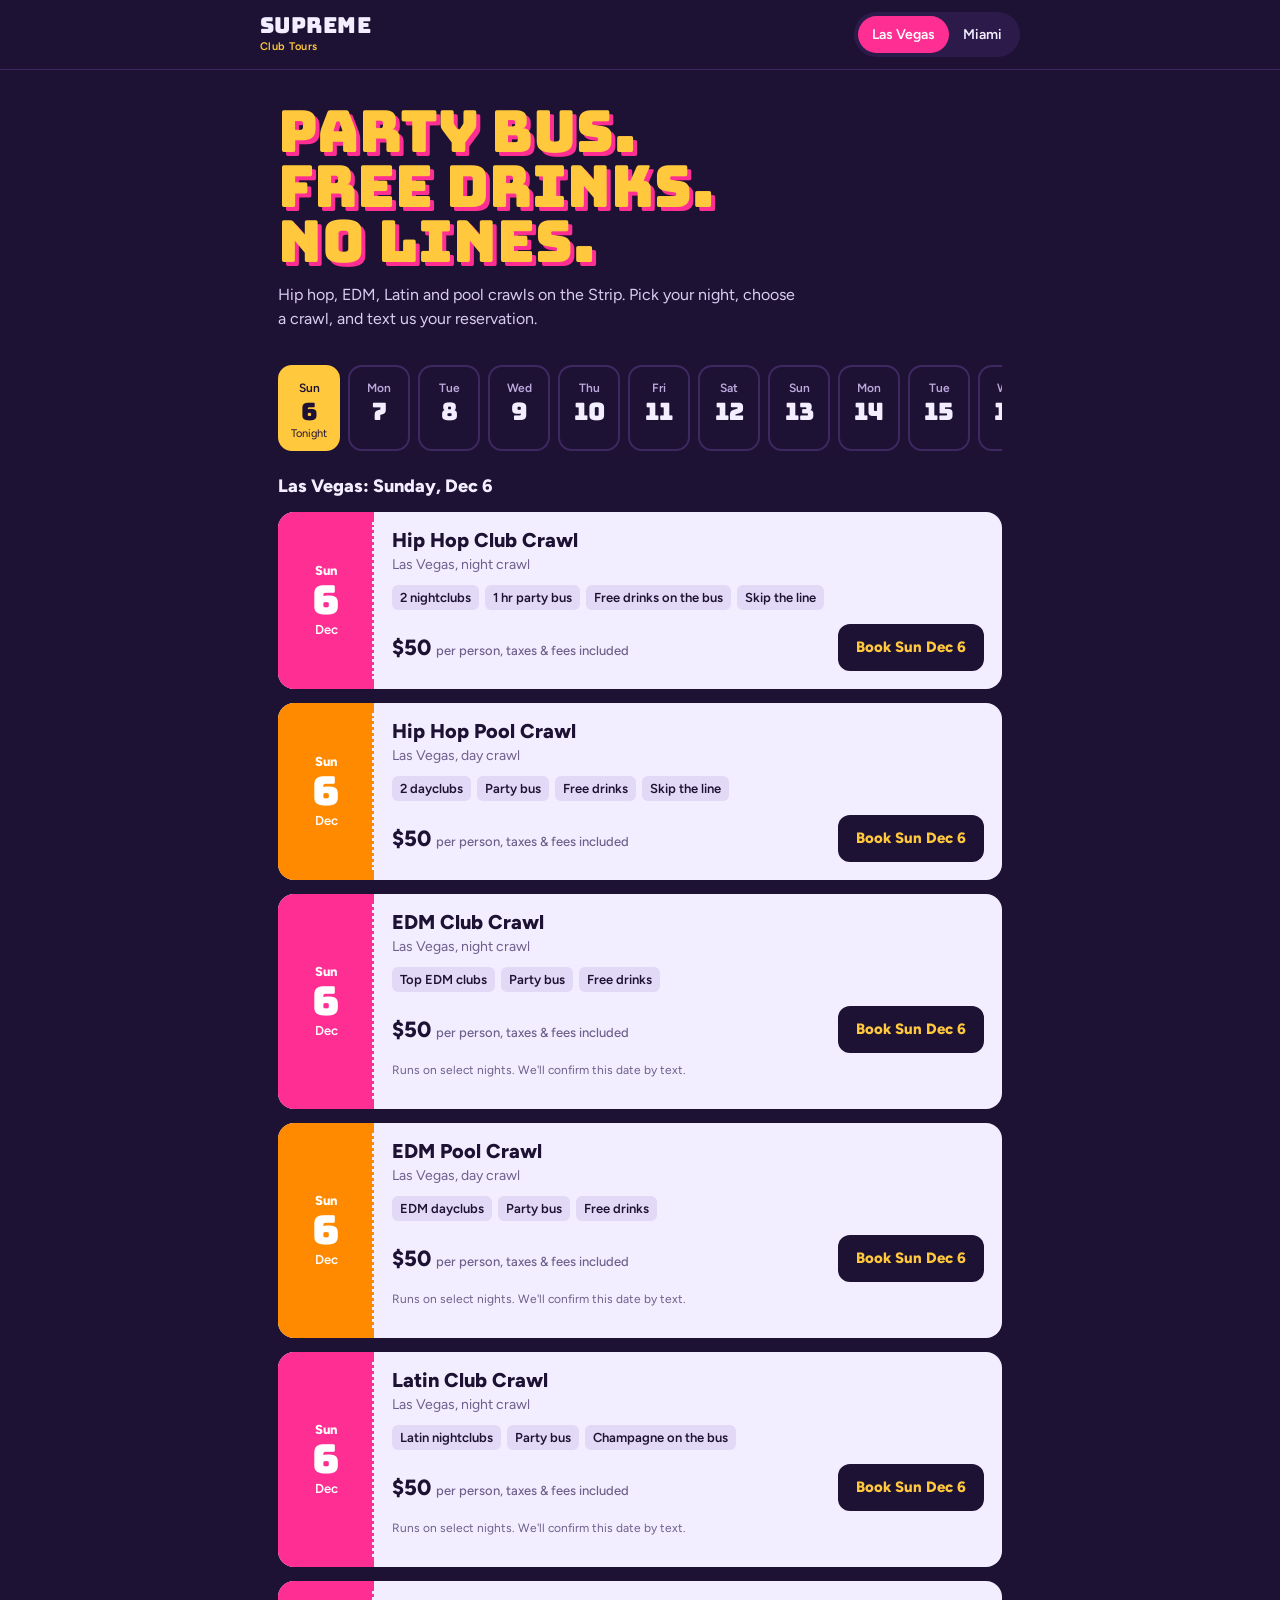
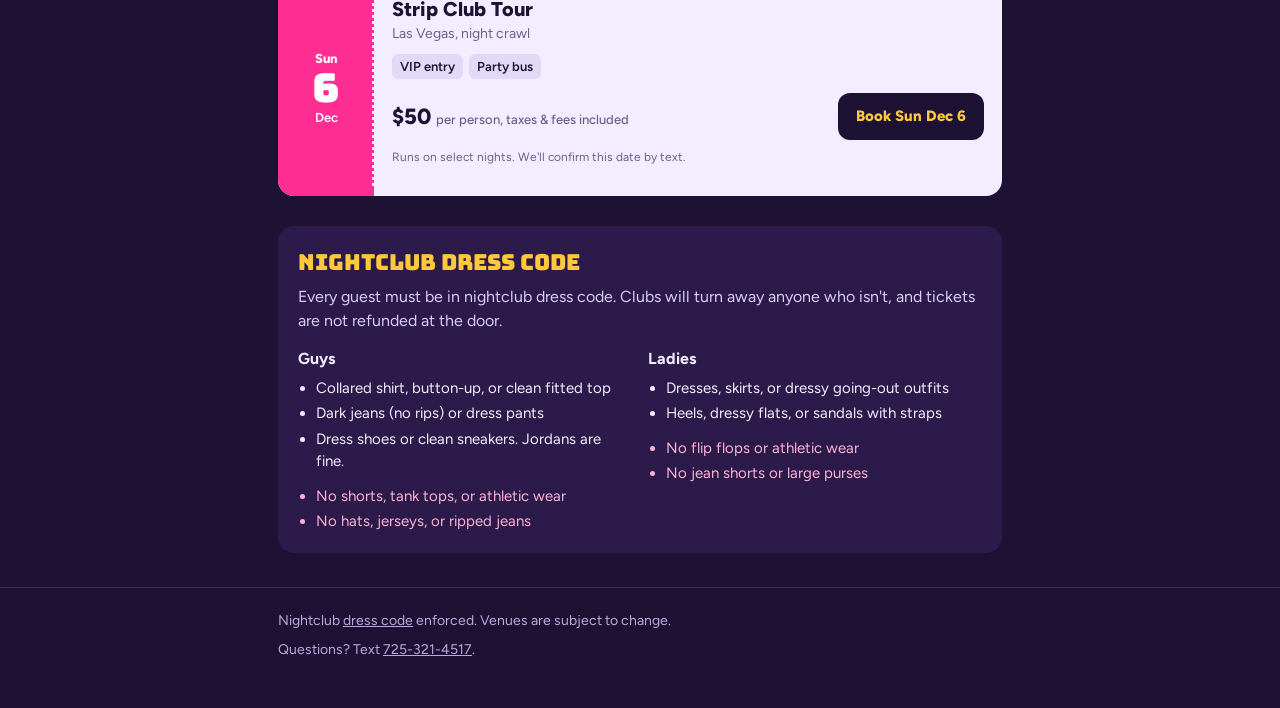
==== index.html @ ced0f4ef "first commit" ====
<!DOCTYPE html>
<html lang="en">
<head>
<meta charset="utf-8">
<meta name="viewport" content="width=device-width, initial-scale=1, viewport-fit=cover">
<title>Book a Club Crawl | Supreme Club Tours Las Vegas & Miami</title>
<meta name="description" content="Book a Supreme Club Tours club crawl in Las Vegas or Miami. Pick your night, fill out the form, and text to reserve. Party bus, free drinks, skip the line.">
<meta name="theme-color" content="#1E1234">
<link rel="preconnect" href="https://fonts.googleapis.com">
<link rel="preconnect" href="https://fonts.gstatic.com" crossorigin>
<link href="https://fonts.googleapis.com/css2?family=Bungee&family=Figtree:wght@400;500;600;800&display=swap" rel="stylesheet">
<style>
:root{
  --plum:#1E1234; --plum-2:#2C1B4A; --plum-3:#3D2862;
  --stock:#F3EEFF; --ink:#1E1234; --muted:#6E5F8C;
  --hot:#FF2E93; --gold:#FFC83D;
  --display:"Bungee", "Arial Black", Impact, sans-serif;
  --body:"Figtree", system-ui, -apple-system, "Segoe UI", sans-serif;
}
*{box-sizing:border-box}
:root{padding-top:env(safe-area-inset-top,0px);padding-bottom:env(safe-area-inset-bottom,0px)}
html{scroll-padding-top:env(safe-area-inset-top,0px)}
body{margin:0;background:var(--plum);color:var(--stock);font:16px/1.5 var(--body);-webkit-font-smoothing:antialiased}
a{color:inherit}
button,input,select,textarea{font:inherit}
:focus-visible{outline:3px solid var(--gold);outline-offset:2px}
.wrap{max-width:760px;margin:0 auto;padding:0 18px}

/* Header */
header{position:sticky;top:env(safe-area-inset-top,0px);z-index:5;background:var(--plum);border-bottom:1px solid var(--plum-3)}
.bar{display:flex;align-items:center;justify-content:space-between;gap:12px;padding:12px 0}
.logo{font-family:var(--display);font-size:22px;letter-spacing:.02em;text-decoration:none;line-height:1}
.logo small{display:block;font:600 11px/1.2 var(--body);color:var(--gold);letter-spacing:.04em;margin-top:3px}
.cities{display:flex;background:var(--plum-2);border-radius:999px;padding:4px}
.cities button{border:0;background:none;color:var(--stock);padding:8px 14px;border-radius:999px;font-weight:600;cursor:pointer;font-size:14px}
.cities button[aria-pressed="true"]{background:var(--hot);color:#fff}

/* Hero */
.hero{padding:34px 0 18px}
.hero h1{font-family:var(--display);font-weight:400;font-size:clamp(34px,9vw,58px);line-height:.95;margin:0 0 14px;color:var(--gold);text-shadow:4px 4px 0 var(--hot)}
.hero p{margin:0;max-width:52ch;color:#D9CDF2}

/* Date strip */
.dates{display:flex;gap:8px;overflow-x:auto;padding:16px 0 18px;scrollbar-width:none;scroll-snap-type:x proximity}
.dates::-webkit-scrollbar{display:none}
.date{flex:0 0 auto;width:62px;border:2px solid var(--plum-3);background:transparent;color:var(--stock);border-radius:14px;padding:8px 0 9px;cursor:pointer;scroll-snap-align:start;text-align:center}
.date b{display:block;font-family:var(--display);font-weight:400;font-size:24px;line-height:1.1}
.date span{font-size:12px;font-weight:600;color:#BBA9DD}
.date em{display:block;font-style:normal;font-size:11px;color:var(--gold);height:14px}
.date[aria-pressed="true"]{background:var(--gold);border-color:var(--gold);color:var(--ink)}
.date[aria-pressed="true"] span,.date[aria-pressed="true"] em{color:var(--ink)}

/* Ticket blocks */
.day-head{font-weight:800;font-size:18px;margin:4px 0 12px}
.tickets{display:grid;gap:14px;padding-bottom:30px}
.ticket{display:grid;grid-template-columns:96px 1fr;background:var(--stock);color:var(--ink);border-radius:16px;position:relative;overflow:hidden}
.stub{background:var(--hot);color:#fff;display:flex;flex-direction:column;align-items:center;justify-content:center;padding:14px 6px;position:relative;text-align:center}
.stub::after{content:"";position:absolute;right:-1px;top:10px;bottom:10px;border-right:3px dotted var(--stock)}
.stub .dow{font-weight:800;font-size:13px}
.stub .num{font-family:var(--display);font-size:40px;line-height:1}
.stub .mon{font-weight:600;font-size:13px}
.ticket.day .stub{background:#FF8A00}
.ticket.yacht .stub{background:#2E7BFF}
.body{padding:16px 18px 18px}
.body h3{margin:0 0 2px;font-size:20px;line-height:1.2;font-weight:800}
.when{font-size:14px;color:var(--muted);margin:0 0 10px}
.perks{display:flex;flex-wrap:wrap;gap:6px;margin:0 0 14px;padding:0;list-style:none}
.perks li{font-size:13px;font-weight:600;background:#E2D9F6;border-radius:6px;padding:3px 8px}
.row{display:flex;align-items:center;justify-content:space-between;gap:12px;flex-wrap:wrap}
.price{font-weight:800;font-size:22px}
.price small{font-weight:500;font-size:13px;color:var(--muted)}
.btn{border:0;cursor:pointer;background:var(--ink);color:var(--gold);font-weight:800;padding:12px 18px;border-radius:12px;font-size:15px}
.btn:hover{background:var(--plum-3)}
.flag{font-size:12px;color:var(--muted);margin-top:8px}
.empty{background:var(--plum-2);border-radius:16px;padding:22px;color:#D9CDF2}

/* Booking sheet */
dialog{border:0;padding:0;width:min(560px,100%);max-height:100%;margin:auto auto 0;border-radius:22px 22px 0 0;background:var(--stock);color:var(--ink)}
@media (min-width:640px){dialog{margin:auto;border-radius:22px}}
dialog::backdrop{background:rgba(20,10,35,.72)}
.sheet{padding:22px 20px calc(22px + env(safe-area-inset-bottom,0px))}
.sheet-top{display:flex;justify-content:space-between;align-items:start;gap:12px;margin-bottom:14px}
.sheet h2{margin:0;font-size:22px;line-height:1.2}
.sheet .sub{margin:2px 0 0;color:var(--muted);font-size:14px}
.x{border:0;background:#E2D9F6;width:38px;height:38px;border-radius:50%;font-size:22px;line-height:1;cursor:pointer;flex:0 0 auto}
.grid{display:grid;grid-template-columns:1fr 1fr;gap:12px}
.full{grid-column:1/-1}
label{display:block;font-size:13px;font-weight:600;margin-bottom:4px}
input,select,textarea{width:100%;border:2px solid #CFC2EA;background:#fff;border-radius:10px;padding:10px 12px;color:var(--ink)}
input:focus,select:focus,textarea:focus{border-color:var(--hot);outline:none}
textarea{min-height:70px;resize:vertical}
.err{color:#C4005C;font-size:13px;font-weight:600;min-height:18px;margin:10px 0 0}
.send{width:100%;margin-top:6px;background:var(--hot);color:#fff;font-size:17px;padding:15px}
.send:hover{background:#E0207D}
.fine{font-size:12px;color:var(--muted);margin:10px 0 0;text-align:center}
.done{text-align:center;padding:8px 0}
.done h2{margin-bottom:8px}
.done p{color:var(--muted);margin:0 0 14px}
.msg{white-space:pre-wrap;text-align:left;background:#fff;border:2px dashed #CFC2EA;border-radius:12px;padding:12px;font-size:14px;margin:0 0 12px}
.alt{display:flex;gap:10px}
.alt .btn{flex:1;text-align:center;text-decoration:none}
.ghost{background:#E2D9F6;color:var(--ink)}
.ghost:hover{background:#D3C7EF}

.dress{background:var(--plum-2);border-radius:16px;padding:20px 20px 8px;margin:0 0 34px}
.dress h2{font-family:var(--display);font-weight:400;font-size:22px;color:var(--gold);margin:0 0 6px}
.dress > p{margin:0 0 14px;color:#D9CDF2}
.dress .cols{display:grid;grid-template-columns:1fr 1fr;gap:16px}
@media (max-width:560px){.dress .cols{grid-template-columns:1fr}}
.dress h3{font-size:16px;margin:0 0 6px}
.dress ul{margin:0 0 12px;padding-left:18px;font-size:15px}
.dress li{margin-bottom:3px}
.dress .no{color:#FFB3D4}
.agree{display:flex;gap:10px;align-items:flex-start;font-size:14px;font-weight:500;margin-top:4px}
.agree input{width:20px;height:20px;flex:0 0 auto;margin-top:1px;accent-color:var(--hot)}
footer{border-top:1px solid var(--plum-3);padding:22px 0 40px;font-size:14px;color:#BBA9DD}
footer p{margin:0 0 8px}
@media (prefers-reduced-motion:reduce){*{scroll-behavior:auto!important}}
</style>
</head>
<body>
<header>
  <div class="wrap bar">
    <a class="logo" href="https://www.supremeclubtours.com" aria-label="Supreme Club Tours home">SUPREME<small>Club Tours</small></a>
    <div class="cities" role="group" aria-label="Choose city">
      <button type="button" data-city="vegas" aria-pressed="true">Las Vegas</button>
      <button type="button" data-city="miami" aria-pressed="false">Miami</button>
    </div>
  </div>
</header>

<main class="wrap">
  <section class="hero">
    <h1 id="heroTitle">Party bus.<br>Free drinks.<br>No lines.</h1>
    <p id="heroSub">Pick your night, choose a crawl, and text us your reservation. We confirm every booking by text.</p>
  </section>

  <nav class="dates" id="dates" aria-label="Choose a night"></nav>
  <h2 class="day-head" id="dayHead"></h2>
  <section class="tickets" id="tickets" aria-live="polite"></section>

  <section class="dress" id="dresscode" aria-labelledby="dressTitle">
    <h2 id="dressTitle">Nightclub dress code</h2>
    <p>Every guest must be in nightclub dress code. Clubs will turn away anyone who isn't, and tickets are not refunded at the door.</p>
    <div class="cols">
      <div>
        <h3>Guys</h3>
        <ul>
          <li>Collared shirt, button-up, or clean fitted top</li>
          <li>Dark jeans (no rips) or dress pants</li>
          <li>Dress shoes or clean sneakers. Jordans are fine.</li>
        </ul>
        <ul class="no">
          <li>No shorts, tank tops, or athletic wear</li>
          <li>No hats, jerseys, or ripped jeans</li>
        </ul>
      </div>
      <div>
        <h3>Ladies</h3>
        <ul>
          <li>Dresses, skirts, or dressy going-out outfits</li>
          <li>Heels, dressy flats, or sandals with straps</li>
        </ul>
        <ul class="no">
          <li>No flip flops or athletic wear</li>
          <li>No jean shorts or large purses</li>
        </ul>
      </div>
    </div>
  </section>
</main>

<footer>
  <div class="wrap">
    <p>Nightclub <a href="#dresscode">dress code</a> enforced. Venues are subject to change.</p>
    <p>Questions? Text <a id="footPhone" href="#"></a>.</p>
    <p id="syncNote"></p>
  </div>
</footer>

<dialog id="sheet" aria-labelledby="sheetTitle">
  <div class="sheet">
    <form id="form" novalidate>
      <div class="sheet-top">
        <div>
          <h2 id="sheetTitle"></h2>
          <p class="sub" id="sheetSub"></p>
        </div>
        <button type="button" class="x" data-close aria-label="Close">×</button>
      </div>
      <div class="grid">
        <div class="full">
          <label for="fDate">Night</label>
          <select id="fDate" required></select>
        </div>
        <div class="full">
          <label for="fName">Full name</label>
          <input id="fName" autocomplete="name" required>
        </div>
        <div>
          <label for="fLadies">Ladies</label>
          <input id="fLadies" type="number" inputmode="numeric" min="0" max="99" value="0">
        </div>
        <div>
          <label for="fGuys">Guys</label>
          <input id="fGuys" type="number" inputmode="numeric" min="0" max="99" value="0">
        </div>
        <div>
          <label for="fOccasion">Occasion</label>
          <select id="fOccasion">
            <option>Just partying</option><option>Birthday</option><option>Bachelorette</option>
            <option>Bachelor</option><option>Anniversary</option><option>Other</option>
          </select>
        </div>
        <div>
          <label for="fPromo">Promo code</label>
          <input id="fPromo" autocapitalize="characters">
        </div>
        <div class="full">
          <label for="fHotel">Hotel (optional)</label>
          <input id="fHotel">
        </div>
        <div class="full">
          <label for="fNotes">Anything else? (optional)</label>
          <textarea id="fNotes"></textarea>
        </div>
      </div>
      <label class="agree"><input type="checkbox" id="fDress"> Everyone in my group will follow the nightclub dress code.</label>
      <p class="err" id="err" role="alert"></p>
      <button class="btn send" type="submit">Text to reserve</button>
      <p class="fine">Opens your Messages app with your reservation filled in. Hit send and we'll text back to confirm your spots.</p>
    </form>

    <div class="done" id="done" hidden>
      <div class="sheet-top" style="justify-content:flex-end;margin:0"><button type="button" class="x" data-close aria-label="Close">×</button></div>
      <h2>Hit send in Messages</h2>
      <p>Your reservation isn't booked until you send the text and we confirm it.</p>
      <div class="msg" id="msgPreview"></div>
      <div class="alt">
        <a class="btn" id="reopen" href="#">Open Messages</a>
        <button type="button" class="btn ghost" id="copy">Copy message</button>
      </div>
      <p class="fine" id="copyNote">On a computer? Copy the message and text it to <span id="donePhone"></span>.</p>
    </div>
  </div>
</dialog>

<script>
/* ====== SETTINGS ====== */
const BOOKING_PHONE = "+17253214517";      // guests text this number
const PRICE = 50;                           // flat price per person, all-in
const DAYS_AHEAD = 21;                      // how many nights to show
const SYNC_URL = "/.netlify/functions/tours";

/* ====== TOUR CATALOG (defaults; live site overrides price/days/listed) ====== */
const CATALOG = {
  vegas: {
    label: "Las Vegas",
    sub: "Hip hop, EDM, Latin and pool crawls on the Strip. Pick your night, choose a crawl, and text us your reservation.",
    tours: [
      { id:"vegas-hiphop-club", name:"Hip Hop Club Crawl", kind:"night", price:50, days:[4,5,6,0], time:"Night",
        perks:["2 nightclubs","1 hr party bus","Free drinks on the bus","Skip the line"] },
      { id:"vegas-hiphop-pool", name:"Hip Hop Pool Crawl", kind:"day", price:50, days:[5,6,0], time:"Day",
        perks:["2 dayclubs","Party bus","Free drinks","Skip the line"] },
      { id:"vegas-edm-club", name:"EDM Club Crawl", kind:"night", price:50, days:null, time:"Night",
        perks:["Top EDM clubs","Party bus","Free drinks"] },
      { id:"vegas-edm-pool", name:"EDM Pool Crawl", kind:"day", price:50, days:null, time:"Day",
        perks:["EDM dayclubs","Party bus","Free drinks"] },
      { id:"vegas-latin", name:"Latin Club Crawl", kind:"night", price:50, days:null, time:"Night",
        perks:["Latin nightclubs","Party bus","Champagne on the bus"] },
      { id:"vegas-strip", name:"Strip Club Tour", kind:"night", price:50, days:null, time:"Night",
        perks:["VIP entry","Party bus"] }
    ]
  },
  miami: {
    label: "Miami",
    sub: "Yacht parties, hip hop crawls and South Beach nightlife. Pick your night, choose a crawl, and text us your reservation.",
    tours: [
      { id:"miami-hiphop-club", name:"Hip Hop Club Crawl", kind:"night", price:50, days:[0,1,2,3,4,5,6], time:"Night",
        perks:["2 clubs","Party bus","Free drinks","Skip the line"] },
      { id:"miami-yacht-club", name:"Yacht + Club Crawl", kind:"yacht", price:50, days:[5,6,0], time:"Night",
        perks:["3 hr yacht party","Free drinks","Free club entry"] },
      { id:"miami-yacht", name:"Yacht Party", kind:"yacht", price:50, days:[5,6,0], time:"Night",
        perks:["3 hr yacht party","Free drinks"] },
      { id:"miami-edm-club", name:"EDM Club Crawl", kind:"night", price:50, days:null, time:"Night",
        perks:["EDM clubs","Party bus","Free drinks"] },
      { id:"miami-latin", name:"Latin Club Crawl", kind:"night", price:50, days:null, time:"Night",
        perks:["Latin clubs","Party bus","Free drinks"] },
      { id:"miami-strip", name:"Strip Club Crawl", kind:"night", price:50, days:null, time:"Night",
        perks:["VIP entry","1 hr party bus","Free drinks"] }
    ]
  }
};

/* ====== STATE ====== */
const DOW = ["Sun","Mon","Tue","Wed","Thu","Fri","Sat"];
const DOW_LONG = ["Sunday","Monday","Tuesday","Wednesday","Thursday","Friday","Saturday"];
const MON = ["Jan","Feb","Mar","Apr","May","Jun","Jul","Aug","Sep","Oct","Nov","Dec"];
let city = (new URLSearchParams(location.search).get("city") === "miami") ? "miami" : "vegas";
let picked = null;          // Date
let activeTour = null;
let lastMessage = "";

const $ = s => document.querySelector(s);
const prettyPhone = p => p.replace(/^\+1(\d{3})(\d{3})(\d{4})$/, "$1-$2-$3");
const keyOf = d => d.toISOString().slice(0,10);

function nights() {
  const out = [], t = new Date(); t.setHours(12,0,0,0);
  for (let i = 0; i < DAYS_AHEAD; i++) { const d = new Date(t); d.setDate(t.getDate()+i); out.push(d); }
  return out;
}
const tours = () => CATALOG[city].tours.filter(t => t.active !== false);
const runsOn = (t, d) => !t.days || t.days.includes(d.getDay());
const toursOn = d => tours().filter(t => runsOn(t, d))
  .sort((a,b) => (b.days ? 1 : 0) - (a.days ? 1 : 0));
const fullDate = d => `${DOW_LONG[d.getDay()]}, ${MON[d.getMonth()]} ${d.getDate()}`;

/* ====== RENDER ====== */
function renderCityButtons() {
  document.querySelectorAll(".cities button").forEach(b =>
    b.setAttribute("aria-pressed", String(b.dataset.city === city)));
  $("#heroSub").textContent = CATALOG[city].sub;
  document.title = `Book a ${CATALOG[city].label} Club Crawl | Supreme Club Tours`;
}

function renderDates() {
  const list = nights();
  if (!picked || !list.some(d => keyOf(d) === keyOf(picked))) {
    picked = list.find(d => toursOn(d).some(t => t.days)) || list[0];
  }
  const today = keyOf(list[0]);
  $("#dates").innerHTML = list.map(d => {
    const k = keyOf(d), on = k === keyOf(picked);
    const label = k === today ? "Tonight" : "";
    return `<button type="button" class="date" data-key="${k}" aria-pressed="${on}" aria-label="${fullDate(d)}">
      <span>${DOW[d.getDay()]}</span><b>${d.getDate()}</b><em>${label}</em></button>`;
  }).join("");
  const sel = $(`.date[aria-pressed="true"]`);
  if (sel) sel.scrollIntoView({ block:"nearest", inline:"center" });
}

function priceHTML(t) {
  return `<span class="price">$${PRICE} <small>per person, taxes &amp; fees included</small></span>`;
}

function renderTickets() {
  const d = picked;
  $("#dayHead").textContent = `${CATALOG[city].label}: ${fullDate(d)}`;
  const list = toursOn(d);
  if (!list.length) {
    $("#tickets").innerHTML = `<div class="empty">No crawls are scheduled this night. Pick another date above, or text ${prettyPhone(BOOKING_PHONE)} for a private party bus.</div>`;
    return;
  }
  $("#tickets").innerHTML = list.map(t => `
    <article class="ticket ${t.kind}">
      <div class="stub" aria-hidden="true">
        <span class="dow">${DOW[d.getDay()]}</span><span class="num">${d.getDate()}</span><span class="mon">${MON[d.getMonth()]}</span>
      </div>
      <div class="body">
        <h3>${t.name}</h3>
        <p class="when">${CATALOG[city].label}, ${t.time.toLowerCase()} crawl</p>
        <ul class="perks">${t.perks.map(p => `<li>${p}</li>`).join("")}</ul>
        <div class="row">${priceHTML(t)}
          <button type="button" class="btn" data-book="${t.id}">Book ${DOW[d.getDay()]} ${MON[d.getMonth()]} ${d.getDate()}</button>
        </div>
        ${t.days ? "" : `<p class="flag">Runs on select nights. We'll confirm this date by text.</p>`}
      </div>
    </article>`).join("");
}

function render() { renderCityButtons(); renderDates(); renderTickets(); }

/* ====== BOOKING ====== */
function openSheet(id) {
  activeTour = tours().find(t => t.id === id);
  if (!activeTour) return;
  $("#form").hidden = false; $("#done").hidden = true; $("#err").textContent = "";
  $("#sheetTitle").textContent = `${CATALOG[city].label} ${activeTour.name}`;
  $("#sheetSub").textContent = `$${PRICE} per person, taxes & fees included`;
  $("#fDate").innerHTML = nights().filter(d => runsOn(activeTour, d))
    .map(d => `<option value="${keyOf(d)}"${keyOf(d) === keyOf(picked) ? " selected" : ""}>${fullDate(d)}</option>`).join("");
  $("#sheet").showModal();
  setTimeout(() => $("#fName").focus(), 50);
}

function smsHref(body) {
  const sep = /iPhone|iPad|iPod|Macintosh/.test(navigator.userAgent) ? "&" : "?";
  return `sms:${BOOKING_PHONE}${sep}body=${encodeURIComponent(body)}`;
}

$("#form").addEventListener("submit", e => {
  e.preventDefault();
  const name = $("#fName").value.trim();
  const ladies = Math.max(0, parseInt($("#fLadies").value, 10) || 0);
  const guys = Math.max(0, parseInt($("#fGuys").value, 10) || 0);
  if (!name) { $("#err").textContent = "Enter the name the reservation is under."; $("#fName").focus(); return; }
  if (ladies + guys < 1) { $("#err").textContent = "Add at least one guest in Ladies or Guys."; $("#fLadies").focus(); return; }
  if (!$("#fDress").checked) { $("#err").textContent = "Confirm your group will follow the nightclub dress code."; $("#fDress").focus(); return; }
  const [y,m,dd] = $("#fDate").value.split("-").map(Number);
  const date = new Date(y, m-1, dd, 12);
  const group = [ladies && `${ladies} ${ladies === 1 ? "lady" : "ladies"}`, guys && `${guys} ${guys === 1 ? "guy" : "guys"}`]
    .filter(Boolean).join(", ");
  const lines = [
    "SUPREME CLUB TOURS RESERVATION",
    `Tour: ${CATALOG[city].label} ${activeTour.name}`,
    `Date: ${fullDate(date)}`,
    `Name: ${name}`,
    `Group: ${group} (${ladies + guys} total)`,
    `Total: $${(ladies + guys) * PRICE} ($${PRICE} x ${ladies + guys}, taxes & fees included)`,
    `Occasion: ${$("#fOccasion").value}`,
    $("#fHotel").value.trim() && `Hotel: ${$("#fHotel").value.trim()}`,
    $("#fPromo").value.trim() && `Promo: ${$("#fPromo").value.trim().toUpperCase()}`,
    $("#fNotes").value.trim() && `Notes: ${$("#fNotes").value.trim()}`,
    "Dress code: confirmed"
  ].filter(Boolean);
  lastMessage = lines.join("\n") + "\n\nPlease confirm my reservation!";
  const href = smsHref(lastMessage);
  $("#msgPreview").textContent = lastMessage;
  $("#reopen").href = href;
  $("#donePhone").textContent = prettyPhone(BOOKING_PHONE);
  $("#form").hidden = true; $("#done").hidden = false;
  window.location.href = href;
});

$("#copy").addEventListener("click", async () => {
  try { await navigator.clipboard.writeText(lastMessage); $("#copy").textContent = "Copied"; }
  catch { $("#copy").textContent = "Select and copy above"; }
  setTimeout(() => $("#copy").textContent = "Copy message", 2500);
});

/* ====== EVENTS ====== */
document.addEventListener("click", e => {
  const c = e.target.closest("[data-city]");
  if (c && c.dataset.city !== city) {
    city = c.dataset.city;
    history.replaceState(null, "", city === "miami" ? "?city=miami" : location.pathname);
    picked = null; render(); return;
  }
  const d = e.target.closest(".date");
  if (d) { picked = nights().find(n => keyOf(n) === d.dataset.key); renderDates(); renderTickets(); return; }
  const b = e.target.closest("[data-book]");
  if (b) { openSheet(b.dataset.book); return; }
  if (e.target.closest("[data-close]")) $("#sheet").close();
});
$("#sheet").addEventListener("click", e => { if (e.target === $("#sheet")) $("#sheet").close(); });

/* ====== LIVE SYNC FROM SUPREMECLUBTOURS.COM ====== */
async function sync() {
  try {
    const r = await fetch(SYNC_URL, { headers: { accept: "application/json" } });
    if (!r.ok) throw 0;
    const data = await r.json();
    let synced = false;
    for (const [c, info] of Object.entries(data.cities || {})) {
      if (!info.ok || !CATALOG[c]) continue;
      synced = true;
      for (const t of CATALOG[c].tours) {
        const live = info.tours[t.id];
        if (!live) continue;
        t.active = live.active;
        if (live.days) t.days = live.days;
      }
    }
    if (synced && data.syncedAt) {
      const s = new Date(data.syncedAt);
      $("#syncNote").textContent = `Tour lineup synced from supremeclubtours.com on ${MON[s.getMonth()]} ${s.getDate()}.`;
    }
    render();
  } catch { /* offline or local preview: catalog defaults stay */ }
}

$("#footPhone").textContent = prettyPhone(BOOKING_PHONE);
$("#footPhone").href = `sms:${BOOKING_PHONE}`;
render();
sync();
</script>
</body>
</html>
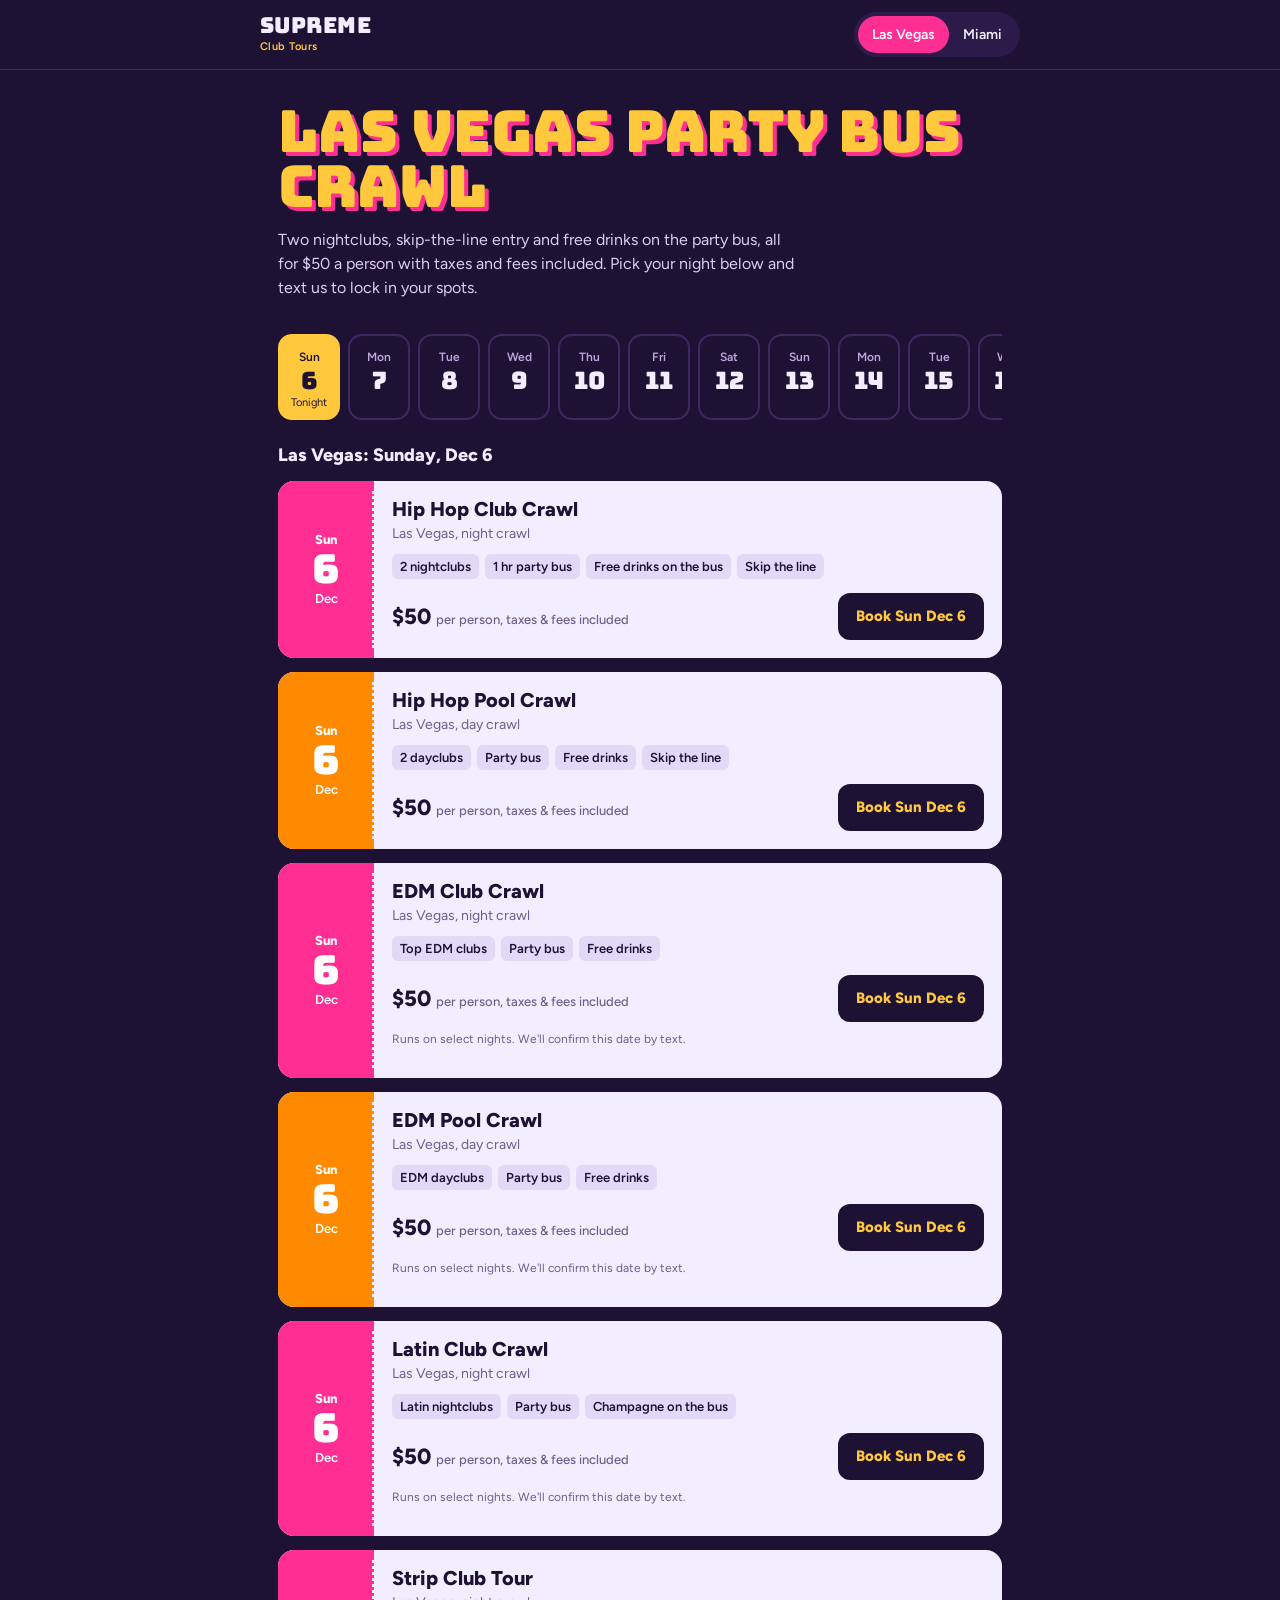
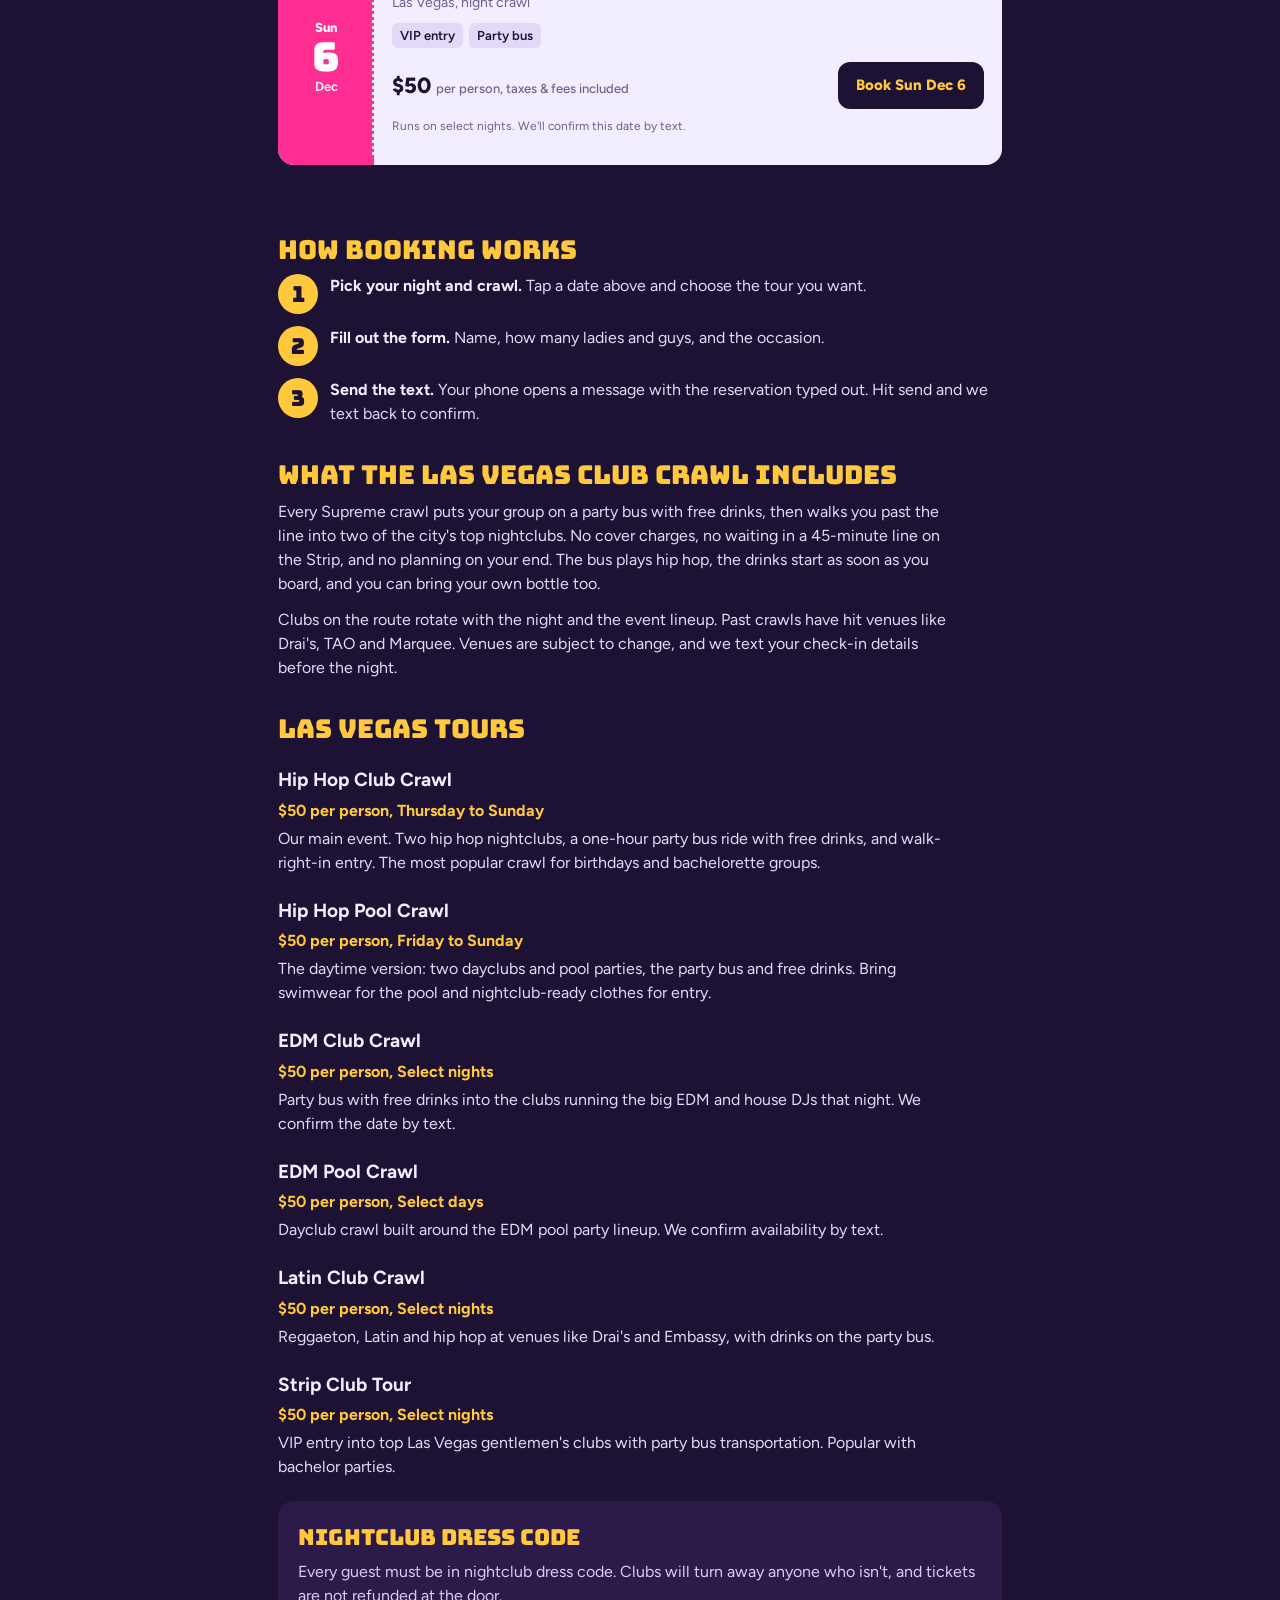
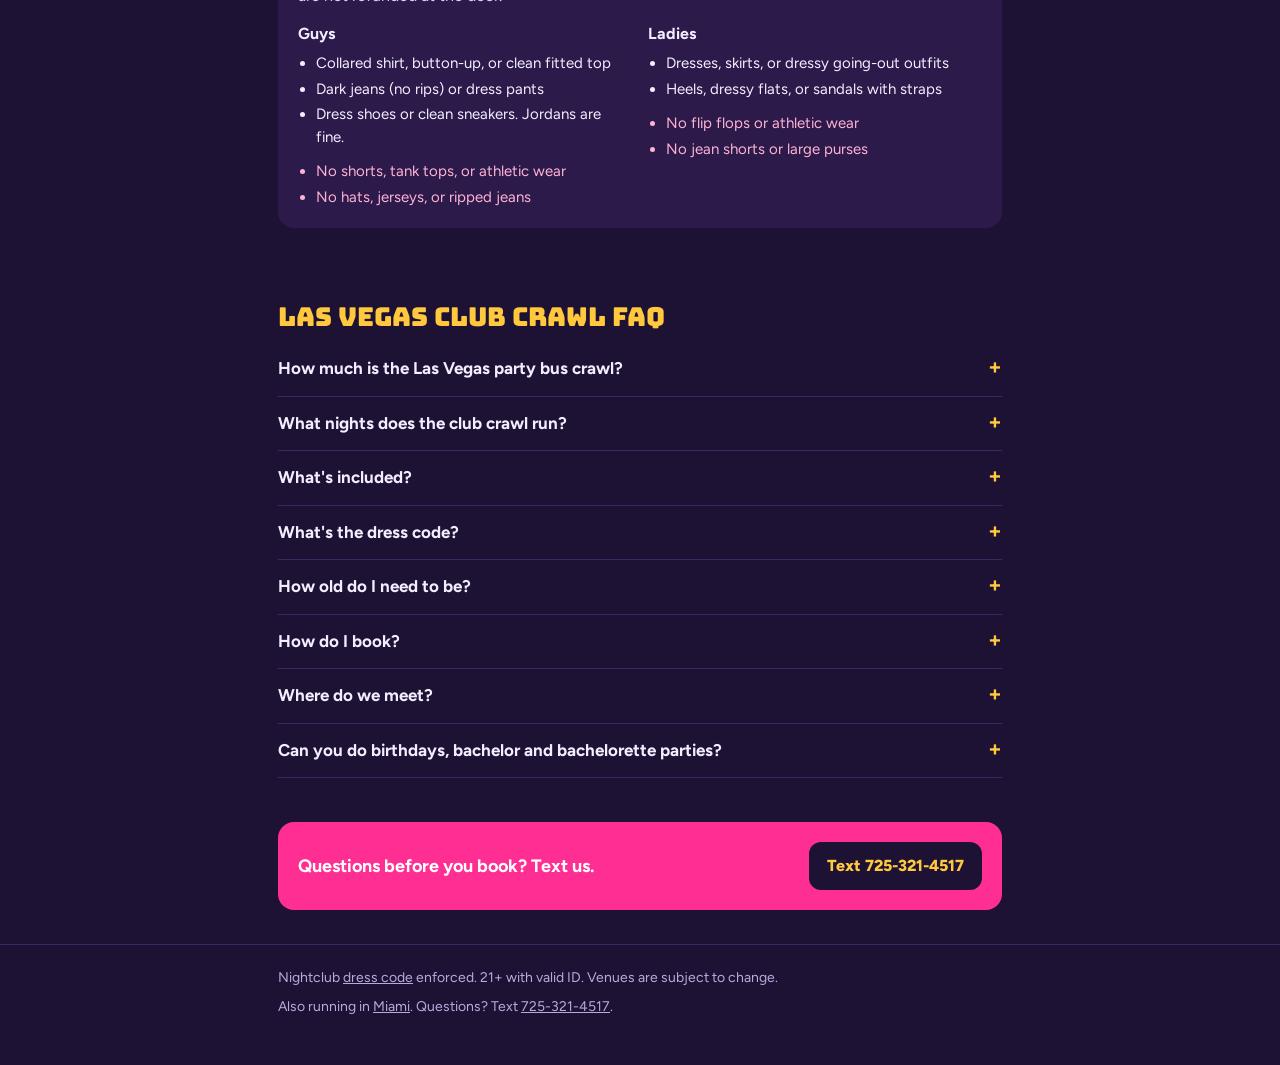
==== commit a60eb4f8: "SEO pages" ====
--- a/index.html
+++ b/index.html
@@ -3,141 +3,56 @@
 <head>
 <meta charset="utf-8">
 <meta name="viewport" content="width=device-width, initial-scale=1, viewport-fit=cover">
-<title>Book a Club Crawl | Supreme Club Tours Las Vegas & Miami</title>
-<meta name="description" content="Book a Supreme Club Tours club crawl in Las Vegas or Miami. Pick your night, fill out the form, and text to reserve. Party bus, free drinks, skip the line.">
+<title>Las Vegas Party Bus Crawl | $50 Club Crawl with Free Drinks</title>
+<meta name="description" content="Book the Las Vegas party bus crawl: 2 nightclubs, skip-the-line entry, and free drinks on the party bus for $50, taxes and fees included. Hip hop, EDM, Latin and pool crawls Thursday to Sunday.">
+<link rel="canonical" href="https://lasvegaspartybuscrawl.com/">
+<meta property="og:type" content="website">
+<meta property="og:title" content="Las Vegas Party Bus Crawl | $50 Club Crawl with Free Drinks">
+<meta property="og:description" content="Book the Las Vegas party bus crawl: 2 nightclubs, skip-the-line entry, and free drinks on the party bus for $50, taxes and fees included. Hip hop, EDM, Latin and pool crawls Thursday to Sunday.">
+<meta property="og:url" content="https://lasvegaspartybuscrawl.com/">
+<meta name="twitter:card" content="summary">
 <meta name="theme-color" content="#1E1234">
 <link rel="preconnect" href="https://fonts.googleapis.com">
 <link rel="preconnect" href="https://fonts.gstatic.com" crossorigin>
 <link href="https://fonts.googleapis.com/css2?family=Bungee&family=Figtree:wght@400;500;600;800&display=swap" rel="stylesheet">
-<style>
-:root{
-  --plum:#1E1234; --plum-2:#2C1B4A; --plum-3:#3D2862;
-  --stock:#F3EEFF; --ink:#1E1234; --muted:#6E5F8C;
-  --hot:#FF2E93; --gold:#FFC83D;
-  --display:"Bungee", "Arial Black", Impact, sans-serif;
-  --body:"Figtree", system-ui, -apple-system, "Segoe UI", sans-serif;
-}
-*{box-sizing:border-box}
-:root{padding-top:env(safe-area-inset-top,0px);padding-bottom:env(safe-area-inset-bottom,0px)}
-html{scroll-padding-top:env(safe-area-inset-top,0px)}
-body{margin:0;background:var(--plum);color:var(--stock);font:16px/1.5 var(--body);-webkit-font-smoothing:antialiased}
-a{color:inherit}
-button,input,select,textarea{font:inherit}
-:focus-visible{outline:3px solid var(--gold);outline-offset:2px}
-.wrap{max-width:760px;margin:0 auto;padding:0 18px}
-
-/* Header */
-header{position:sticky;top:env(safe-area-inset-top,0px);z-index:5;background:var(--plum);border-bottom:1px solid var(--plum-3)}
-.bar{display:flex;align-items:center;justify-content:space-between;gap:12px;padding:12px 0}
-.logo{font-family:var(--display);font-size:22px;letter-spacing:.02em;text-decoration:none;line-height:1}
-.logo small{display:block;font:600 11px/1.2 var(--body);color:var(--gold);letter-spacing:.04em;margin-top:3px}
-.cities{display:flex;background:var(--plum-2);border-radius:999px;padding:4px}
-.cities button{border:0;background:none;color:var(--stock);padding:8px 14px;border-radius:999px;font-weight:600;cursor:pointer;font-size:14px}
-.cities button[aria-pressed="true"]{background:var(--hot);color:#fff}
-
-/* Hero */
-.hero{padding:34px 0 18px}
-.hero h1{font-family:var(--display);font-weight:400;font-size:clamp(34px,9vw,58px);line-height:.95;margin:0 0 14px;color:var(--gold);text-shadow:4px 4px 0 var(--hot)}
-.hero p{margin:0;max-width:52ch;color:#D9CDF2}
-
-/* Date strip */
-.dates{display:flex;gap:8px;overflow-x:auto;padding:16px 0 18px;scrollbar-width:none;scroll-snap-type:x proximity}
-.dates::-webkit-scrollbar{display:none}
-.date{flex:0 0 auto;width:62px;border:2px solid var(--plum-3);background:transparent;color:var(--stock);border-radius:14px;padding:8px 0 9px;cursor:pointer;scroll-snap-align:start;text-align:center}
-.date b{display:block;font-family:var(--display);font-weight:400;font-size:24px;line-height:1.1}
-.date span{font-size:12px;font-weight:600;color:#BBA9DD}
-.date em{display:block;font-style:normal;font-size:11px;color:var(--gold);height:14px}
-.date[aria-pressed="true"]{background:var(--gold);border-color:var(--gold);color:var(--ink)}
-.date[aria-pressed="true"] span,.date[aria-pressed="true"] em{color:var(--ink)}
-
-/* Ticket blocks */
-.day-head{font-weight:800;font-size:18px;margin:4px 0 12px}
-.tickets{display:grid;gap:14px;padding-bottom:30px}
-.ticket{display:grid;grid-template-columns:96px 1fr;background:var(--stock);color:var(--ink);border-radius:16px;position:relative;overflow:hidden}
-.stub{background:var(--hot);color:#fff;display:flex;flex-direction:column;align-items:center;justify-content:center;padding:14px 6px;position:relative;text-align:center}
-.stub::after{content:"";position:absolute;right:-1px;top:10px;bottom:10px;border-right:3px dotted var(--stock)}
-.stub .dow{font-weight:800;font-size:13px}
-.stub .num{font-family:var(--display);font-size:40px;line-height:1}
-.stub .mon{font-weight:600;font-size:13px}
-.ticket.day .stub{background:#FF8A00}
-.ticket.yacht .stub{background:#2E7BFF}
-.body{padding:16px 18px 18px}
-.body h3{margin:0 0 2px;font-size:20px;line-height:1.2;font-weight:800}
-.when{font-size:14px;color:var(--muted);margin:0 0 10px}
-.perks{display:flex;flex-wrap:wrap;gap:6px;margin:0 0 14px;padding:0;list-style:none}
-.perks li{font-size:13px;font-weight:600;background:#E2D9F6;border-radius:6px;padding:3px 8px}
-.row{display:flex;align-items:center;justify-content:space-between;gap:12px;flex-wrap:wrap}
-.price{font-weight:800;font-size:22px}
-.price small{font-weight:500;font-size:13px;color:var(--muted)}
-.btn{border:0;cursor:pointer;background:var(--ink);color:var(--gold);font-weight:800;padding:12px 18px;border-radius:12px;font-size:15px}
-.btn:hover{background:var(--plum-3)}
-.flag{font-size:12px;color:var(--muted);margin-top:8px}
-.empty{background:var(--plum-2);border-radius:16px;padding:22px;color:#D9CDF2}
-
-/* Booking sheet */
-dialog{border:0;padding:0;width:min(560px,100%);max-height:100%;margin:auto auto 0;border-radius:22px 22px 0 0;background:var(--stock);color:var(--ink)}
-@media (min-width:640px){dialog{margin:auto;border-radius:22px}}
-dialog::backdrop{background:rgba(20,10,35,.72)}
-.sheet{padding:22px 20px calc(22px + env(safe-area-inset-bottom,0px))}
-.sheet-top{display:flex;justify-content:space-between;align-items:start;gap:12px;margin-bottom:14px}
-.sheet h2{margin:0;font-size:22px;line-height:1.2}
-.sheet .sub{margin:2px 0 0;color:var(--muted);font-size:14px}
-.x{border:0;background:#E2D9F6;width:38px;height:38px;border-radius:50%;font-size:22px;line-height:1;cursor:pointer;flex:0 0 auto}
-.grid{display:grid;grid-template-columns:1fr 1fr;gap:12px}
-.full{grid-column:1/-1}
-label{display:block;font-size:13px;font-weight:600;margin-bottom:4px}
-input,select,textarea{width:100%;border:2px solid #CFC2EA;background:#fff;border-radius:10px;padding:10px 12px;color:var(--ink)}
-input:focus,select:focus,textarea:focus{border-color:var(--hot);outline:none}
-textarea{min-height:70px;resize:vertical}
-.err{color:#C4005C;font-size:13px;font-weight:600;min-height:18px;margin:10px 0 0}
-.send{width:100%;margin-top:6px;background:var(--hot);color:#fff;font-size:17px;padding:15px}
-.send:hover{background:#E0207D}
-.fine{font-size:12px;color:var(--muted);margin:10px 0 0;text-align:center}
-.done{text-align:center;padding:8px 0}
-.done h2{margin-bottom:8px}
-.done p{color:var(--muted);margin:0 0 14px}
-.msg{white-space:pre-wrap;text-align:left;background:#fff;border:2px dashed #CFC2EA;border-radius:12px;padding:12px;font-size:14px;margin:0 0 12px}
-.alt{display:flex;gap:10px}
-.alt .btn{flex:1;text-align:center;text-decoration:none}
-.ghost{background:#E2D9F6;color:var(--ink)}
-.ghost:hover{background:#D3C7EF}
-
-.dress{background:var(--plum-2);border-radius:16px;padding:20px 20px 8px;margin:0 0 34px}
-.dress h2{font-family:var(--display);font-weight:400;font-size:22px;color:var(--gold);margin:0 0 6px}
-.dress > p{margin:0 0 14px;color:#D9CDF2}
-.dress .cols{display:grid;grid-template-columns:1fr 1fr;gap:16px}
-@media (max-width:560px){.dress .cols{grid-template-columns:1fr}}
-.dress h3{font-size:16px;margin:0 0 6px}
-.dress ul{margin:0 0 12px;padding-left:18px;font-size:15px}
-.dress li{margin-bottom:3px}
-.dress .no{color:#FFB3D4}
-.agree{display:flex;gap:10px;align-items:flex-start;font-size:14px;font-weight:500;margin-top:4px}
-.agree input{width:20px;height:20px;flex:0 0 auto;margin-top:1px;accent-color:var(--hot)}
-footer{border-top:1px solid var(--plum-3);padding:22px 0 40px;font-size:14px;color:#BBA9DD}
-footer p{margin:0 0 8px}
-@media (prefers-reduced-motion:reduce){*{scroll-behavior:auto!important}}
-</style>
+<link rel="stylesheet" href="/assets/style.css">
+<script type="application/ld+json">{"@context": "https://schema.org", "@type": "TouristTrip", "name": "Las Vegas Party Bus Crawl", "description": "Book the Las Vegas party bus crawl: 2 nightclubs, skip-the-line entry, and free drinks on the party bus for $50, taxes and fees included. Hip hop, EDM, Latin and pool crawls Thursday to Sunday.", "url": "https://lasvegaspartybuscrawl.com/", "touristType": "Nightlife", "provider": {"@type": "Organization", "name": "Supreme Club Tours", "url": "https://www.supremeclubtours.com", "telephone": "+1-725-321-4517"}, "offers": [{"@type": "Offer", "name": "Hip Hop Club Crawl", "price": "50", "priceCurrency": "USD", "url": "https://lasvegaspartybuscrawl.com/"}, {"@type": "Offer", "name": "Hip Hop Pool Crawl", "price": "50", "priceCurrency": "USD", "url": "https://lasvegaspartybuscrawl.com/"}, {"@type": "Offer", "name": "EDM Club Crawl", "price": "50", "priceCurrency": "USD", "url": "https://lasvegaspartybuscrawl.com/"}, {"@type": "Offer", "name": "EDM Pool Crawl", "price": "50", "priceCurrency": "USD", "url": "https://lasvegaspartybuscrawl.com/"}, {"@type": "Offer", "name": "Latin Club Crawl", "price": "50", "priceCurrency": "USD", "url": "https://lasvegaspartybuscrawl.com/"}, {"@type": "Offer", "name": "Strip Club Tour", "price": "50", "priceCurrency": "USD", "url": "https://lasvegaspartybuscrawl.com/"}]}</script>
+<script type="application/ld+json">{"@context": "https://schema.org", "@type": "FAQPage", "mainEntity": [{"@type": "Question", "name": "How much is the Las Vegas party bus crawl?", "acceptedAnswer": {"@type": "Answer", "text": "$50 per person, and that price already includes taxes and fees. There's no cover charge at the clubs on the route."}}, {"@type": "Question", "name": "What nights does the club crawl run?", "acceptedAnswer": {"@type": "Answer", "text": "The Hip Hop Club Crawl runs every Thursday through Sunday. The Hip Hop Pool Crawl runs Friday through Sunday. EDM, Latin and strip club tours run on select nights, and we confirm those dates by text."}}, {"@type": "Question", "name": "What's included?", "acceptedAnswer": {"@type": "Answer", "text": "A party bus ride with free drinks, skip-the-line entry into two nightclubs (or dayclubs on pool crawls), and no cover charges. You're welcome to bring your own bottle on the bus."}}, {"@type": "Question", "name": "What's the dress code?", "acceptedAnswer": {"@type": "Answer", "text": "Nightclub dress code for everyone. Guys: collared or button-up shirt, dark jeans or dress pants, and dress shoes or clean sneakers. Jordans are fine. No shorts, tank tops, jerseys or athletic wear. Ladies: going-out attire, with heels, dressy flats or strapped sandals. No flip flops. The clubs turn away anyone out of dress code."}}, {"@type": "Question", "name": "How old do I need to be?", "acceptedAnswer": {"@type": "Answer", "text": "Every guest must be 21 or older with a valid government-issued photo ID."}}, {"@type": "Question", "name": "How do I book?", "acceptedAnswer": {"@type": "Answer", "text": "Pick a night above, choose your crawl and fill out the form. Your phone opens a text with your reservation already typed out. Hit send, and we text back to confirm your spots and send check-in details."}}, {"@type": "Question", "name": "Where do we meet?", "acceptedAnswer": {"@type": "Answer", "text": "We text your check-in location and time when we confirm your booking. Transportation back to the check-in spot at the end of the night isn't included."}}, {"@type": "Question", "name": "Can you do birthdays, bachelor and bachelorette parties?", "acceptedAnswer": {"@type": "Answer", "text": "Yes. Most of our groups are celebrating something. Choose the occasion in the booking form and tell us how many ladies and guys are in your group."}}]}</script>
 </head>
-<body>
+<body data-city="vegas">
 <header>
   <div class="wrap bar">
-    <a class="logo" href="https://www.supremeclubtours.com" aria-label="Supreme Club Tours home">SUPREME<small>Club Tours</small></a>
-    <div class="cities" role="group" aria-label="Choose city">
-      <button type="button" data-city="vegas" aria-pressed="true">Las Vegas</button>
-      <button type="button" data-city="miami" aria-pressed="false">Miami</button>
-    </div>
+    <a class="logo" href="/" aria-label="Supreme Club Tours, Las Vegas party bus crawl">SUPREME<small>Club Tours</small></a>
+    <nav class="cities" aria-label="Choose city">
+      <a href="/" aria-current="page">Las Vegas</a>
+      <a href="/miami/">Miami</a>
+    </nav>
   </div>
 </header>
 
 <main class="wrap">
   <section class="hero">
-    <h1 id="heroTitle">Party bus.<br>Free drinks.<br>No lines.</h1>
-    <p id="heroSub">Pick your night, choose a crawl, and text us your reservation. We confirm every booking by text.</p>
+    <h1 id="heroTitle">Las Vegas Party Bus Crawl</h1>
+    <p id="heroSub">Two nightclubs, skip-the-line entry and free drinks on the party bus, all for $50 a person with taxes and fees included. Pick your night below and text us to lock in your spots.</p>
   </section>
 
   <nav class="dates" id="dates" aria-label="Choose a night"></nav>
   <h2 class="day-head" id="dayHead"></h2>
-  <section class="tickets" id="tickets" aria-live="polite"></section>
+  <section class="tickets" id="tickets" aria-live="polite">
+    <noscript><div class="empty">Text 725-321-4517 to book your Las Vegas club crawl.</div></noscript>
+  </section>
+
+  <section class="content">
+    <h2>How booking works</h2>
+    <ol class="steps">
+      <li><span><b>Pick your night and crawl.</b> Tap a date above and choose the tour you want.</span></li>
+      <li><span><b>Fill out the form.</b> Name, how many ladies and guys, and the occasion.</span></li>
+      <li><span><b>Send the text.</b> Your phone opens a message with the reservation typed out. Hit send and we text back to confirm.</span></li>
+    </ol>
+    <h2>What the Las Vegas club crawl includes</h2><p>Every Supreme crawl puts your group on a party bus with free drinks, then walks you past the line into two of the city's top nightclubs. No cover charges, no waiting in a 45-minute line on the Strip, and no planning on your end. The bus plays hip hop, the drinks start as soon as you board, and you can bring your own bottle too.</p><p>Clubs on the route rotate with the night and the event lineup. Past crawls have hit venues like Drai's, TAO and Marquee. Venues are subject to change, and we text your check-in details before the night.</p>
+    <h2>Las Vegas tours</h2>
+    <div class="tourlist"><h3>Hip Hop Club Crawl</h3><p class="price-line">$50 per person, Thursday to Sunday</p><p>Our main event. Two hip hop nightclubs, a one-hour party bus ride with free drinks, and walk-right-in entry. The most popular crawl for birthdays and bachelorette groups.</p><h3>Hip Hop Pool Crawl</h3><p class="price-line">$50 per person, Friday to Sunday</p><p>The daytime version: two dayclubs and pool parties, the party bus and free drinks. Bring swimwear for the pool and nightclub-ready clothes for entry.</p><h3>EDM Club Crawl</h3><p class="price-line">$50 per person, Select nights</p><p>Party bus with free drinks into the clubs running the big EDM and house DJs that night. We confirm the date by text.</p><h3>EDM Pool Crawl</h3><p class="price-line">$50 per person, Select days</p><p>Dayclub crawl built around the EDM pool party lineup. We confirm availability by text.</p><h3>Latin Club Crawl</h3><p class="price-line">$50 per person, Select nights</p><p>Reggaeton, Latin and hip hop at venues like Drai's and Embassy, with drinks on the party bus.</p><h3>Strip Club Tour</h3><p class="price-line">$50 per person, Select nights</p><p>VIP entry into top Las Vegas gentlemen's clubs with party bus transportation. Popular with bachelor parties.</p></div>
+  </section>
 
   <section class="dress" id="dresscode" aria-labelledby="dressTitle">
     <h2 id="dressTitle">Nightclub dress code</h2>
@@ -168,12 +83,22 @@
       </div>
     </div>
   </section>
+
+  <section class="content faq" aria-labelledby="faqTitle">
+    <h2 id="faqTitle">Las Vegas club crawl FAQ</h2>
+    <details><summary>How much is the Las Vegas party bus crawl?</summary><p>$50 per person, and that price already includes taxes and fees. There's no cover charge at the clubs on the route.</p></details><details><summary>What nights does the club crawl run?</summary><p>The Hip Hop Club Crawl runs every Thursday through Sunday. The Hip Hop Pool Crawl runs Friday through Sunday. EDM, Latin and strip club tours run on select nights, and we confirm those dates by text.</p></details><details><summary>What's included?</summary><p>A party bus ride with free drinks, skip-the-line entry into two nightclubs (or dayclubs on pool crawls), and no cover charges. You're welcome to bring your own bottle on the bus.</p></details><details><summary>What's the dress code?</summary><p>Nightclub dress code for everyone. Guys: collared or button-up shirt, dark jeans or dress pants, and dress shoes or clean sneakers. Jordans are fine. No shorts, tank tops, jerseys or athletic wear. Ladies: going-out attire, with heels, dressy flats or strapped sandals. No flip flops. The clubs turn away anyone out of dress code.</p></details><details><summary>How old do I need to be?</summary><p>Every guest must be 21 or older with a valid government-issued photo ID.</p></details><details><summary>How do I book?</summary><p>Pick a night above, choose your crawl and fill out the form. Your phone opens a text with your reservation already typed out. Hit send, and we text back to confirm your spots and send check-in details.</p></details><details><summary>Where do we meet?</summary><p>We text your check-in location and time when we confirm your booking. Transportation back to the check-in spot at the end of the night isn't included.</p></details><details><summary>Can you do birthdays, bachelor and bachelorette parties?</summary><p>Yes. Most of our groups are celebrating something. Choose the occasion in the booking form and tell us how many ladies and guys are in your group.</p></details>
+  </section>
+
+  <div class="cta-band">
+    <p>Questions before you book? Text us.</p>
+    <a href="sms:+17253214517">Text 725-321-4517</a>
+  </div>
 </main>
 
 <footer>
   <div class="wrap">
-    <p>Nightclub <a href="#dresscode">dress code</a> enforced. Venues are subject to change.</p>
-    <p>Questions? Text <a id="footPhone" href="#"></a>.</p>
+    <p>Nightclub <a href="#dresscode">dress code</a> enforced. 21+ with valid ID. Venues are subject to change.</p>
+    <p>Also running in <a href="/miami/">Miami</a>. Questions? Text <a id="footPhone" href="#"></a>.</p>
     <p id="syncNote"></p>
   </div>
 </footer>
@@ -245,235 +170,6 @@
   </div>
 </dialog>
 
-<script>
-/* ====== SETTINGS ====== */
-const BOOKING_PHONE = "+17253214517";      // guests text this number
-const PRICE = 50;                           // flat price per person, all-in
-const DAYS_AHEAD = 21;                      // how many nights to show
-const SYNC_URL = "/.netlify/functions/tours";
-
-/* ====== TOUR CATALOG (defaults; live site overrides price/days/listed) ====== */
-const CATALOG = {
-  vegas: {
-    label: "Las Vegas",
-    sub: "Hip hop, EDM, Latin and pool crawls on the Strip. Pick your night, choose a crawl, and text us your reservation.",
-    tours: [
-      { id:"vegas-hiphop-club", name:"Hip Hop Club Crawl", kind:"night", price:50, days:[4,5,6,0], time:"Night",
-        perks:["2 nightclubs","1 hr party bus","Free drinks on the bus","Skip the line"] },
-      { id:"vegas-hiphop-pool", name:"Hip Hop Pool Crawl", kind:"day", price:50, days:[5,6,0], time:"Day",
-        perks:["2 dayclubs","Party bus","Free drinks","Skip the line"] },
-      { id:"vegas-edm-club", name:"EDM Club Crawl", kind:"night", price:50, days:null, time:"Night",
-        perks:["Top EDM clubs","Party bus","Free drinks"] },
-      { id:"vegas-edm-pool", name:"EDM Pool Crawl", kind:"day", price:50, days:null, time:"Day",
-        perks:["EDM dayclubs","Party bus","Free drinks"] },
-      { id:"vegas-latin", name:"Latin Club Crawl", kind:"night", price:50, days:null, time:"Night",
-        perks:["Latin nightclubs","Party bus","Champagne on the bus"] },
-      { id:"vegas-strip", name:"Strip Club Tour", kind:"night", price:50, days:null, time:"Night",
-        perks:["VIP entry","Party bus"] }
-    ]
-  },
-  miami: {
-    label: "Miami",
-    sub: "Yacht parties, hip hop crawls and South Beach nightlife. Pick your night, choose a crawl, and text us your reservation.",
-    tours: [
-      { id:"miami-hiphop-club", name:"Hip Hop Club Crawl", kind:"night", price:50, days:[0,1,2,3,4,5,6], time:"Night",
-        perks:["2 clubs","Party bus","Free drinks","Skip the line"] },
-      { id:"miami-yacht-club", name:"Yacht + Club Crawl", kind:"yacht", price:50, days:[5,6,0], time:"Night",
-        perks:["3 hr yacht party","Free drinks","Free club entry"] },
-      { id:"miami-yacht", name:"Yacht Party", kind:"yacht", price:50, days:[5,6,0], time:"Night",
-        perks:["3 hr yacht party","Free drinks"] },
-      { id:"miami-edm-club", name:"EDM Club Crawl", kind:"night", price:50, days:null, time:"Night",
-        perks:["EDM clubs","Party bus","Free drinks"] },
-      { id:"miami-latin", name:"Latin Club Crawl", kind:"night", price:50, days:null, time:"Night",
-        perks:["Latin clubs","Party bus","Free drinks"] },
-      { id:"miami-strip", name:"Strip Club Crawl", kind:"night", price:50, days:null, time:"Night",
-        perks:["VIP entry","1 hr party bus","Free drinks"] }
-    ]
-  }
-};
-
-/* ====== STATE ====== */
-const DOW = ["Sun","Mon","Tue","Wed","Thu","Fri","Sat"];
-const DOW_LONG = ["Sunday","Monday","Tuesday","Wednesday","Thursday","Friday","Saturday"];
-const MON = ["Jan","Feb","Mar","Apr","May","Jun","Jul","Aug","Sep","Oct","Nov","Dec"];
-let city = (new URLSearchParams(location.search).get("city") === "miami") ? "miami" : "vegas";
-let picked = null;          // Date
-let activeTour = null;
-let lastMessage = "";
-
-const $ = s => document.querySelector(s);
-const prettyPhone = p => p.replace(/^\+1(\d{3})(\d{3})(\d{4})$/, "$1-$2-$3");
-const keyOf = d => d.toISOString().slice(0,10);
-
-function nights() {
-  const out = [], t = new Date(); t.setHours(12,0,0,0);
-  for (let i = 0; i < DAYS_AHEAD; i++) { const d = new Date(t); d.setDate(t.getDate()+i); out.push(d); }
-  return out;
-}
-const tours = () => CATALOG[city].tours.filter(t => t.active !== false);
-const runsOn = (t, d) => !t.days || t.days.includes(d.getDay());
-const toursOn = d => tours().filter(t => runsOn(t, d))
-  .sort((a,b) => (b.days ? 1 : 0) - (a.days ? 1 : 0));
-const fullDate = d => `${DOW_LONG[d.getDay()]}, ${MON[d.getMonth()]} ${d.getDate()}`;
-
-/* ====== RENDER ====== */
-function renderCityButtons() {
-  document.querySelectorAll(".cities button").forEach(b =>
-    b.setAttribute("aria-pressed", String(b.dataset.city === city)));
-  $("#heroSub").textContent = CATALOG[city].sub;
-  document.title = `Book a ${CATALOG[city].label} Club Crawl | Supreme Club Tours`;
-}
-
-function renderDates() {
-  const list = nights();
-  if (!picked || !list.some(d => keyOf(d) === keyOf(picked))) {
-    picked = list.find(d => toursOn(d).some(t => t.days)) || list[0];
-  }
-  const today = keyOf(list[0]);
-  $("#dates").innerHTML = list.map(d => {
-    const k = keyOf(d), on = k === keyOf(picked);
-    const label = k === today ? "Tonight" : "";
-    return `<button type="button" class="date" data-key="${k}" aria-pressed="${on}" aria-label="${fullDate(d)}">
-      <span>${DOW[d.getDay()]}</span><b>${d.getDate()}</b><em>${label}</em></button>`;
-  }).join("");
-  const sel = $(`.date[aria-pressed="true"]`);
-  if (sel) sel.scrollIntoView({ block:"nearest", inline:"center" });
-}
-
-function priceHTML(t) {
-  return `<span class="price">$${PRICE} <small>per person, taxes &amp; fees included</small></span>`;
-}
-
-function renderTickets() {
-  const d = picked;
-  $("#dayHead").textContent = `${CATALOG[city].label}: ${fullDate(d)}`;
-  const list = toursOn(d);
-  if (!list.length) {
-    $("#tickets").innerHTML = `<div class="empty">No crawls are scheduled this night. Pick another date above, or text ${prettyPhone(BOOKING_PHONE)} for a private party bus.</div>`;
-    return;
-  }
-  $("#tickets").innerHTML = list.map(t => `
-    <article class="ticket ${t.kind}">
-      <div class="stub" aria-hidden="true">
-        <span class="dow">${DOW[d.getDay()]}</span><span class="num">${d.getDate()}</span><span class="mon">${MON[d.getMonth()]}</span>
-      </div>
-      <div class="body">
-        <h3>${t.name}</h3>
-        <p class="when">${CATALOG[city].label}, ${t.time.toLowerCase()} crawl</p>
-        <ul class="perks">${t.perks.map(p => `<li>${p}</li>`).join("")}</ul>
-        <div class="row">${priceHTML(t)}
-          <button type="button" class="btn" data-book="${t.id}">Book ${DOW[d.getDay()]} ${MON[d.getMonth()]} ${d.getDate()}</button>
-        </div>
-        ${t.days ? "" : `<p class="flag">Runs on select nights. We'll confirm this date by text.</p>`}
-      </div>
-    </article>`).join("");
-}
-
-function render() { renderCityButtons(); renderDates(); renderTickets(); }
-
-/* ====== BOOKING ====== */
-function openSheet(id) {
-  activeTour = tours().find(t => t.id === id);
-  if (!activeTour) return;
-  $("#form").hidden = false; $("#done").hidden = true; $("#err").textContent = "";
-  $("#sheetTitle").textContent = `${CATALOG[city].label} ${activeTour.name}`;
-  $("#sheetSub").textContent = `$${PRICE} per person, taxes & fees included`;
-  $("#fDate").innerHTML = nights().filter(d => runsOn(activeTour, d))
-    .map(d => `<option value="${keyOf(d)}"${keyOf(d) === keyOf(picked) ? " selected" : ""}>${fullDate(d)}</option>`).join("");
-  $("#sheet").showModal();
-  setTimeout(() => $("#fName").focus(), 50);
-}
-
-function smsHref(body) {
-  const sep = /iPhone|iPad|iPod|Macintosh/.test(navigator.userAgent) ? "&" : "?";
-  return `sms:${BOOKING_PHONE}${sep}body=${encodeURIComponent(body)}`;
-}
-
-$("#form").addEventListener("submit", e => {
-  e.preventDefault();
-  const name = $("#fName").value.trim();
-  const ladies = Math.max(0, parseInt($("#fLadies").value, 10) || 0);
-  const guys = Math.max(0, parseInt($("#fGuys").value, 10) || 0);
-  if (!name) { $("#err").textContent = "Enter the name the reservation is under."; $("#fName").focus(); return; }
-  if (ladies + guys < 1) { $("#err").textContent = "Add at least one guest in Ladies or Guys."; $("#fLadies").focus(); return; }
-  if (!$("#fDress").checked) { $("#err").textContent = "Confirm your group will follow the nightclub dress code."; $("#fDress").focus(); return; }
-  const [y,m,dd] = $("#fDate").value.split("-").map(Number);
-  const date = new Date(y, m-1, dd, 12);
-  const group = [ladies && `${ladies} ${ladies === 1 ? "lady" : "ladies"}`, guys && `${guys} ${guys === 1 ? "guy" : "guys"}`]
-    .filter(Boolean).join(", ");
-  const lines = [
-    "SUPREME CLUB TOURS RESERVATION",
-    `Tour: ${CATALOG[city].label} ${activeTour.name}`,
-    `Date: ${fullDate(date)}`,
-    `Name: ${name}`,
-    `Group: ${group} (${ladies + guys} total)`,
-    `Total: $${(ladies + guys) * PRICE} ($${PRICE} x ${ladies + guys}, taxes & fees included)`,
-    `Occasion: ${$("#fOccasion").value}`,
-    $("#fHotel").value.trim() && `Hotel: ${$("#fHotel").value.trim()}`,
-    $("#fPromo").value.trim() && `Promo: ${$("#fPromo").value.trim().toUpperCase()}`,
-    $("#fNotes").value.trim() && `Notes: ${$("#fNotes").value.trim()}`,
-    "Dress code: confirmed"
-  ].filter(Boolean);
-  lastMessage = lines.join("\n") + "\n\nPlease confirm my reservation!";
-  const href = smsHref(lastMessage);
-  $("#msgPreview").textContent = lastMessage;
-  $("#reopen").href = href;
-  $("#donePhone").textContent = prettyPhone(BOOKING_PHONE);
-  $("#form").hidden = true; $("#done").hidden = false;
-  window.location.href = href;
-});
-
-$("#copy").addEventListener("click", async () => {
-  try { await navigator.clipboard.writeText(lastMessage); $("#copy").textContent = "Copied"; }
-  catch { $("#copy").textContent = "Select and copy above"; }
-  setTimeout(() => $("#copy").textContent = "Copy message", 2500);
-});
-
-/* ====== EVENTS ====== */
-document.addEventListener("click", e => {
-  const c = e.target.closest("[data-city]");
-  if (c && c.dataset.city !== city) {
-    city = c.dataset.city;
-    history.replaceState(null, "", city === "miami" ? "?city=miami" : location.pathname);
-    picked = null; render(); return;
-  }
-  const d = e.target.closest(".date");
-  if (d) { picked = nights().find(n => keyOf(n) === d.dataset.key); renderDates(); renderTickets(); return; }
-  const b = e.target.closest("[data-book]");
-  if (b) { openSheet(b.dataset.book); return; }
-  if (e.target.closest("[data-close]")) $("#sheet").close();
-});
-$("#sheet").addEventListener("click", e => { if (e.target === $("#sheet")) $("#sheet").close(); });
-
-/* ====== LIVE SYNC FROM SUPREMECLUBTOURS.COM ====== */
-async function sync() {
-  try {
-    const r = await fetch(SYNC_URL, { headers: { accept: "application/json" } });
-    if (!r.ok) throw 0;
-    const data = await r.json();
-    let synced = false;
-    for (const [c, info] of Object.entries(data.cities || {})) {
-      if (!info.ok || !CATALOG[c]) continue;
-      synced = true;
-      for (const t of CATALOG[c].tours) {
-        const live = info.tours[t.id];
-        if (!live) continue;
-        t.active = live.active;
-        if (live.days) t.days = live.days;
-      }
-    }
-    if (synced && data.syncedAt) {
-      const s = new Date(data.syncedAt);
-      $("#syncNote").textContent = `Tour lineup synced from supremeclubtours.com on ${MON[s.getMonth()]} ${s.getDate()}.`;
-    }
-    render();
-  } catch { /* offline or local preview: catalog defaults stay */ }
-}
-
-$("#footPhone").textContent = prettyPhone(BOOKING_PHONE);
-$("#footPhone").href = `sms:${BOOKING_PHONE}`;
-render();
-sync();
-</script>
+<script src="/assets/app.js" defer></script>
 </body>
 </html>
--- a/assets/style.css
+++ b/assets/style.css
@@ -0,0 +1,126 @@
+:root{
+  --plum:#1E1234; --plum-2:#2C1B4A; --plum-3:#3D2862;
+  --stock:#F3EEFF; --ink:#1E1234; --muted:#6E5F8C;
+  --hot:#FF2E93; --gold:#FFC83D;
+  --display:"Bungee", "Arial Black", Impact, sans-serif;
+  --body:"Figtree", system-ui, -apple-system, "Segoe UI", sans-serif;
+}
+*{box-sizing:border-box}
+:root{padding-top:env(safe-area-inset-top,0px);padding-bottom:env(safe-area-inset-bottom,0px)}
+html{scroll-padding-top:env(safe-area-inset-top,0px)}
+body{margin:0;background:var(--plum);color:var(--stock);font:16px/1.5 var(--body);-webkit-font-smoothing:antialiased}
+a{color:inherit}
+button,input,select,textarea{font:inherit}
+:focus-visible{outline:3px solid var(--gold);outline-offset:2px}
+.wrap{max-width:760px;margin:0 auto;padding:0 18px}
+
+/* Header */
+header{position:sticky;top:env(safe-area-inset-top,0px);z-index:5;background:var(--plum);border-bottom:1px solid var(--plum-3)}
+.bar{display:flex;align-items:center;justify-content:space-between;gap:12px;padding:12px 0}
+.logo{font-family:var(--display);font-size:22px;letter-spacing:.02em;text-decoration:none;line-height:1}
+.logo small{display:block;font:600 11px/1.2 var(--body);color:var(--gold);letter-spacing:.04em;margin-top:3px}
+.cities{display:flex;background:var(--plum-2);border-radius:999px;padding:4px}
+.cities a{text-decoration:none;border:0;background:none;color:var(--stock);padding:8px 14px;border-radius:999px;font-weight:600;cursor:pointer;font-size:14px}
+.cities a[aria-current="page"]{background:var(--hot);color:#fff}
+
+/* Hero */
+.hero{padding:34px 0 18px}
+.hero h1{font-family:var(--display);font-weight:400;font-size:clamp(34px,9vw,58px);line-height:.95;margin:0 0 14px;color:var(--gold);text-shadow:4px 4px 0 var(--hot)}
+.hero p{margin:0;max-width:52ch;color:#D9CDF2}
+
+/* Date strip */
+.dates{display:flex;gap:8px;overflow-x:auto;padding:16px 0 18px;scrollbar-width:none;scroll-snap-type:x proximity}
+.dates::-webkit-scrollbar{display:none}
+.date{flex:0 0 auto;width:62px;border:2px solid var(--plum-3);background:transparent;color:var(--stock);border-radius:14px;padding:8px 0 9px;cursor:pointer;scroll-snap-align:start;text-align:center}
+.date b{display:block;font-family:var(--display);font-weight:400;font-size:24px;line-height:1.1}
+.date span{font-size:12px;font-weight:600;color:#BBA9DD}
+.date em{display:block;font-style:normal;font-size:11px;color:var(--gold);height:14px}
+.date[aria-pressed="true"]{background:var(--gold);border-color:var(--gold);color:var(--ink)}
+.date[aria-pressed="true"] span,.date[aria-pressed="true"] em{color:var(--ink)}
+
+/* Ticket blocks */
+.day-head{font-weight:800;font-size:18px;margin:4px 0 12px}
+.tickets{display:grid;gap:14px;padding-bottom:30px}
+.ticket{display:grid;grid-template-columns:96px 1fr;background:var(--stock);color:var(--ink);border-radius:16px;position:relative;overflow:hidden}
+.stub{background:var(--hot);color:#fff;display:flex;flex-direction:column;align-items:center;justify-content:center;padding:14px 6px;position:relative;text-align:center}
+.stub::after{content:"";position:absolute;right:-1px;top:10px;bottom:10px;border-right:3px dotted var(--stock)}
+.stub .dow{font-weight:800;font-size:13px}
+.stub .num{font-family:var(--display);font-size:40px;line-height:1}
+.stub .mon{font-weight:600;font-size:13px}
+.ticket.day .stub{background:#FF8A00}
+.ticket.yacht .stub{background:#2E7BFF}
+.body{padding:16px 18px 18px}
+.body h3{margin:0 0 2px;font-size:20px;line-height:1.2;font-weight:800}
+.when{font-size:14px;color:var(--muted);margin:0 0 10px}
+.perks{display:flex;flex-wrap:wrap;gap:6px;margin:0 0 14px;padding:0;list-style:none}
+.perks li{font-size:13px;font-weight:600;background:#E2D9F6;border-radius:6px;padding:3px 8px}
+.row{display:flex;align-items:center;justify-content:space-between;gap:12px;flex-wrap:wrap}
+.price{font-weight:800;font-size:22px}
+.price small{font-weight:500;font-size:13px;color:var(--muted)}
+.btn{border:0;cursor:pointer;background:var(--ink);color:var(--gold);font-weight:800;padding:12px 18px;border-radius:12px;font-size:15px}
+.btn:hover{background:var(--plum-3)}
+.flag{font-size:12px;color:var(--muted);margin-top:8px}
+.empty{background:var(--plum-2);border-radius:16px;padding:22px;color:#D9CDF2}
+
+/* Booking sheet */
+dialog{border:0;padding:0;width:min(560px,100%);max-height:100%;margin:auto auto 0;border-radius:22px 22px 0 0;background:var(--stock);color:var(--ink)}
+@media (min-width:640px){dialog{margin:auto;border-radius:22px}}
+dialog::backdrop{background:rgba(20,10,35,.72)}
+.sheet{padding:22px 20px calc(22px + env(safe-area-inset-bottom,0px))}
+.sheet-top{display:flex;justify-content:space-between;align-items:start;gap:12px;margin-bottom:14px}
+.sheet h2{margin:0;font-size:22px;line-height:1.2}
+.sheet .sub{margin:2px 0 0;color:var(--muted);font-size:14px}
+.x{border:0;background:#E2D9F6;width:38px;height:38px;border-radius:50%;font-size:22px;line-height:1;cursor:pointer;flex:0 0 auto}
+.grid{display:grid;grid-template-columns:1fr 1fr;gap:12px}
+.full{grid-column:1/-1}
+label{display:block;font-size:13px;font-weight:600;margin-bottom:4px}
+input,select,textarea{width:100%;border:2px solid #CFC2EA;background:#fff;border-radius:10px;padding:10px 12px;color:var(--ink)}
+input:focus,select:focus,textarea:focus{border-color:var(--hot);outline:none}
+textarea{min-height:70px;resize:vertical}
+.err{color:#C4005C;font-size:13px;font-weight:600;min-height:18px;margin:10px 0 0}
+.send{width:100%;margin-top:6px;background:var(--hot);color:#fff;font-size:17px;padding:15px}
+.send:hover{background:#E0207D}
+.fine{font-size:12px;color:var(--muted);margin:10px 0 0;text-align:center}
+.done{text-align:center;padding:8px 0}
+.done h2{margin-bottom:8px}
+.done p{color:var(--muted);margin:0 0 14px}
+.msg{white-space:pre-wrap;text-align:left;background:#fff;border:2px dashed #CFC2EA;border-radius:12px;padding:12px;font-size:14px;margin:0 0 12px}
+.alt{display:flex;gap:10px}
+.alt .btn{flex:1;text-align:center;text-decoration:none}
+.ghost{background:#E2D9F6;color:var(--ink)}
+.ghost:hover{background:#D3C7EF}
+
+.dress{background:var(--plum-2);border-radius:16px;padding:20px 20px 8px;margin:0 0 34px}
+.dress h2{font-family:var(--display);font-weight:400;font-size:22px;color:var(--gold);margin:0 0 6px}
+.dress > p{margin:0 0 14px;color:#D9CDF2}
+.dress .cols{display:grid;grid-template-columns:1fr 1fr;gap:16px}
+@media (max-width:560px){.dress .cols{grid-template-columns:1fr}}
+.dress h3{font-size:16px;margin:0 0 6px}
+.dress ul{margin:0 0 12px;padding-left:18px;font-size:15px}
+.dress li{margin-bottom:3px}
+.dress .no{color:#FFB3D4}
+.agree{display:flex;gap:10px;align-items:flex-start;font-size:14px;font-weight:500;margin-top:4px}
+.agree input{width:20px;height:20px;flex:0 0 auto;margin-top:1px;accent-color:var(--hot)}
+footer{border-top:1px solid var(--plum-3);padding:22px 0 40px;font-size:14px;color:#BBA9DD}
+footer p{margin:0 0 8px}
+@media (prefers-reduced-motion:reduce){*{scroll-behavior:auto!important}}
+
+/* SEO content */
+.content{padding:6px 0 10px}
+.content h2{font-family:var(--display);font-weight:400;font-size:26px;line-height:1.15;color:var(--gold);margin:34px 0 10px}
+.content h3{font-size:19px;margin:22px 0 4px}
+.content p{margin:0 0 12px;color:#E4DAF6;max-width:68ch}
+.steps{counter-reset:s;list-style:none;padding:0;margin:0 0 6px;display:grid;gap:12px}
+.steps li{counter-increment:s;display:grid;grid-template-columns:40px 1fr;gap:12px;align-items:start;color:#E4DAF6}
+.steps li::before{content:counter(s);font-family:var(--display);font-size:22px;color:var(--ink);background:var(--gold);border-radius:50%;width:40px;height:40px;display:grid;place-items:center}
+.steps b{color:var(--stock)}
+.tourlist .price-line{font-weight:700;color:var(--gold);margin:0 0 4px}
+.faq details{border-bottom:1px solid var(--plum-3);padding:14px 0}
+.faq summary{cursor:pointer;font-weight:700;font-size:17px;list-style:none;display:flex;justify-content:space-between;gap:12px}
+.faq summary::-webkit-details-marker{display:none}
+.faq summary::after{content:"+";color:var(--gold);font-size:22px;line-height:1}
+.faq details[open] summary::after{content:"–"}
+.faq details p{margin:10px 0 0}
+.cta-band{background:var(--hot);color:#fff;border-radius:16px;padding:20px;margin:34px 0;display:flex;align-items:center;justify-content:space-between;gap:14px;flex-wrap:wrap}
+.cta-band p{margin:0;font-weight:700;font-size:18px;color:#fff}
+.cta-band a{background:var(--ink);color:var(--gold);text-decoration:none;font-weight:800;padding:12px 18px;border-radius:12px}
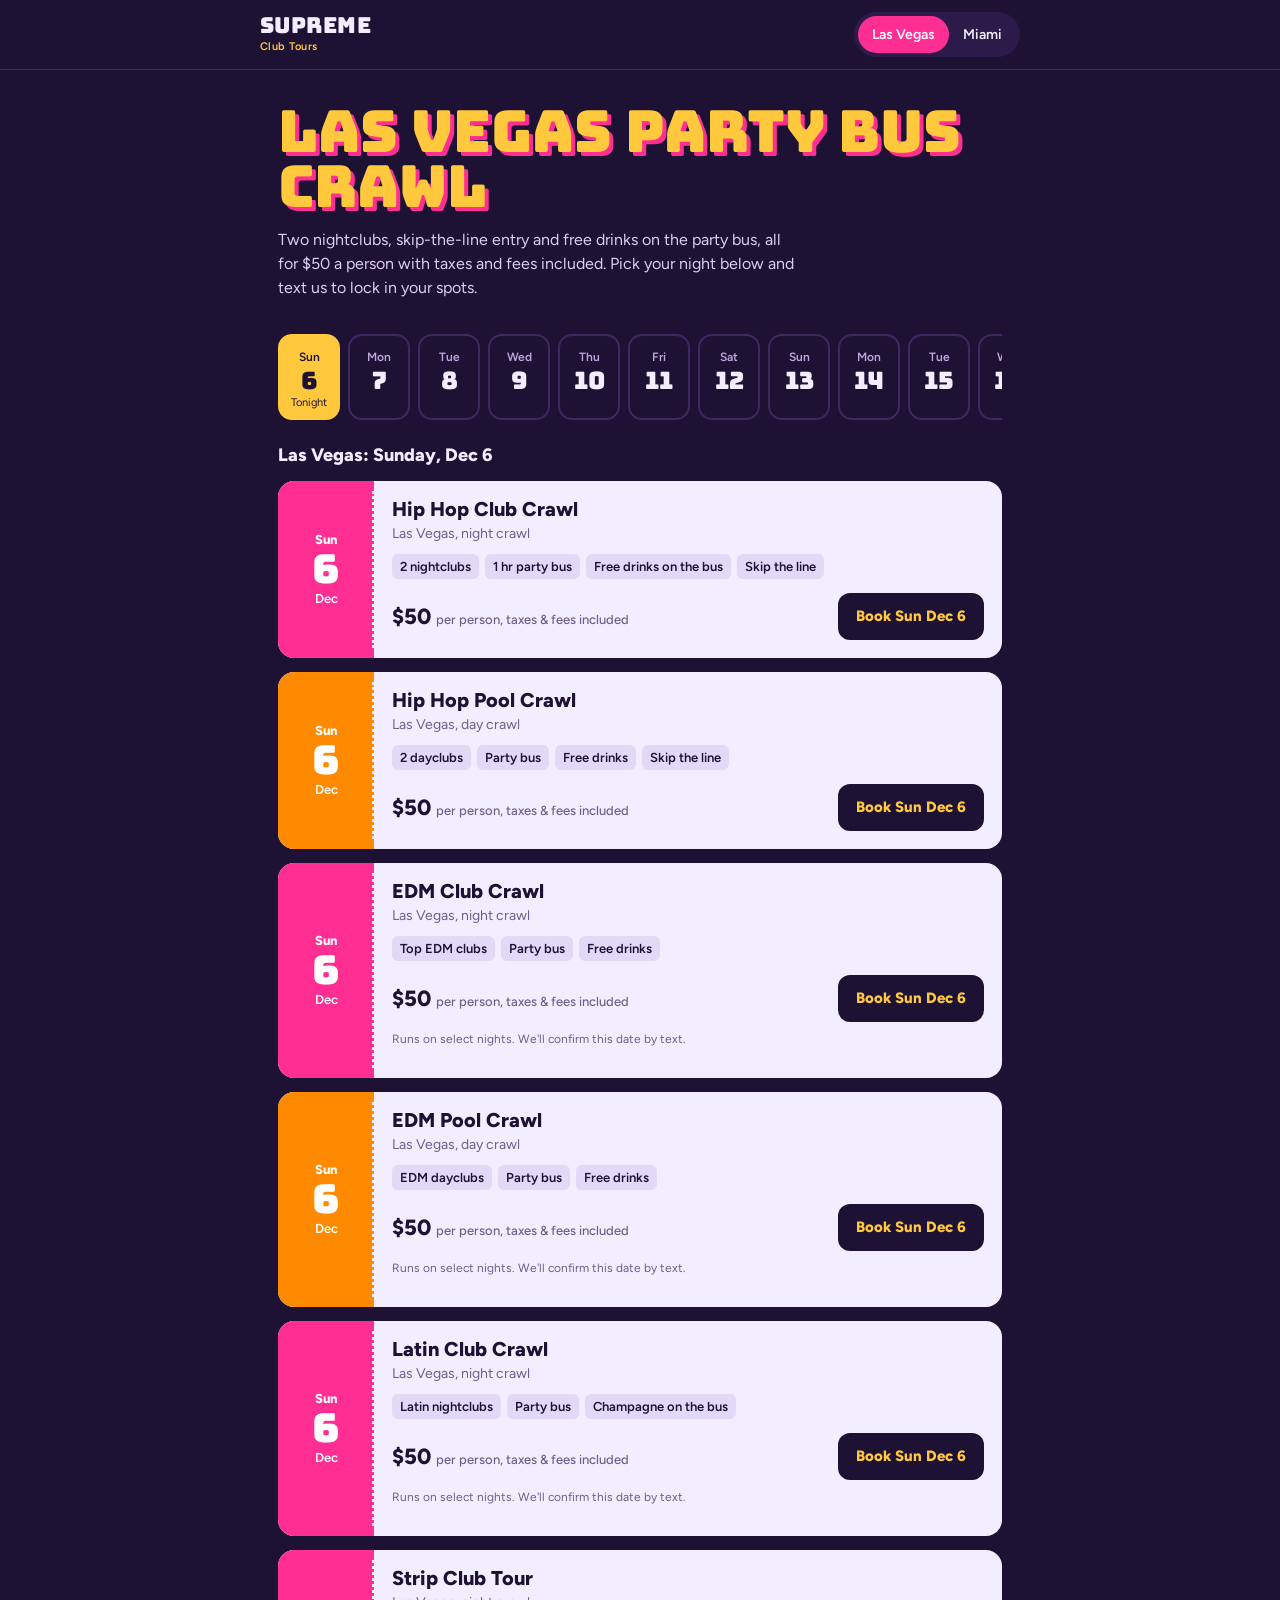
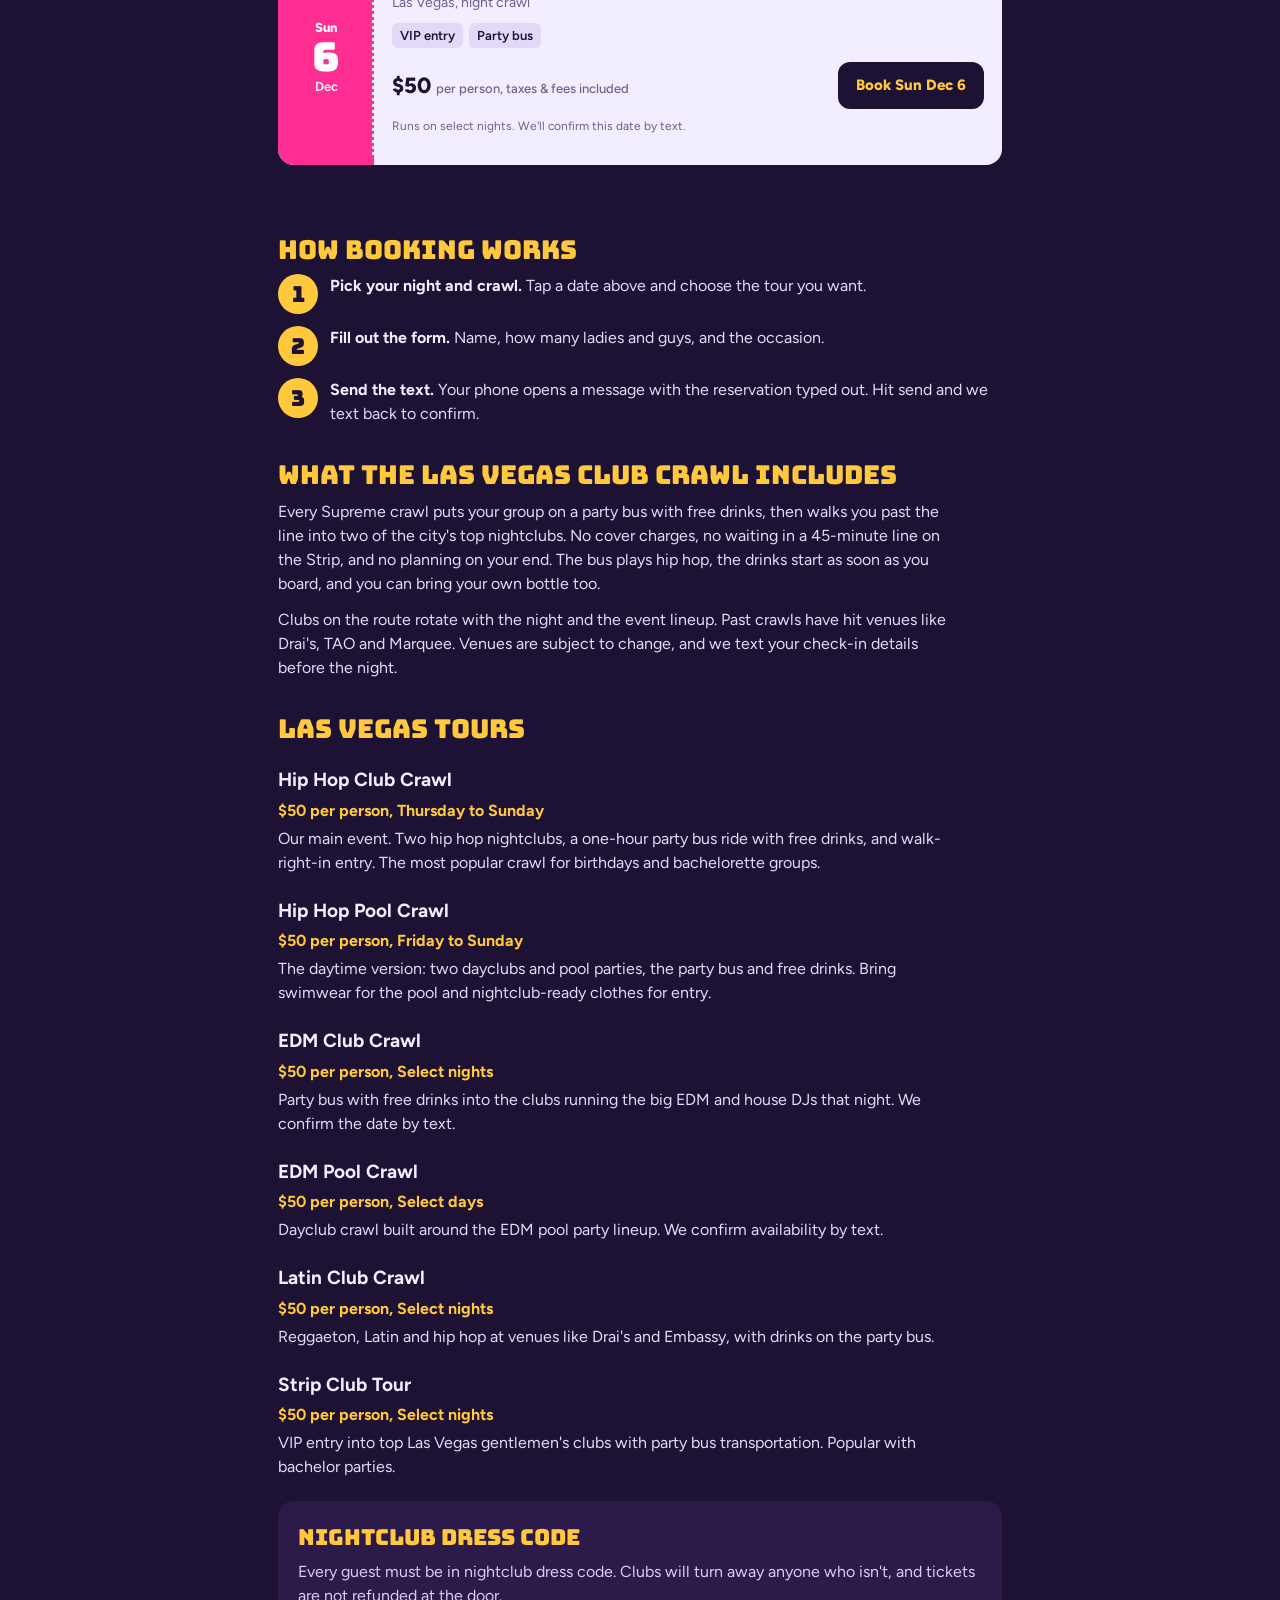
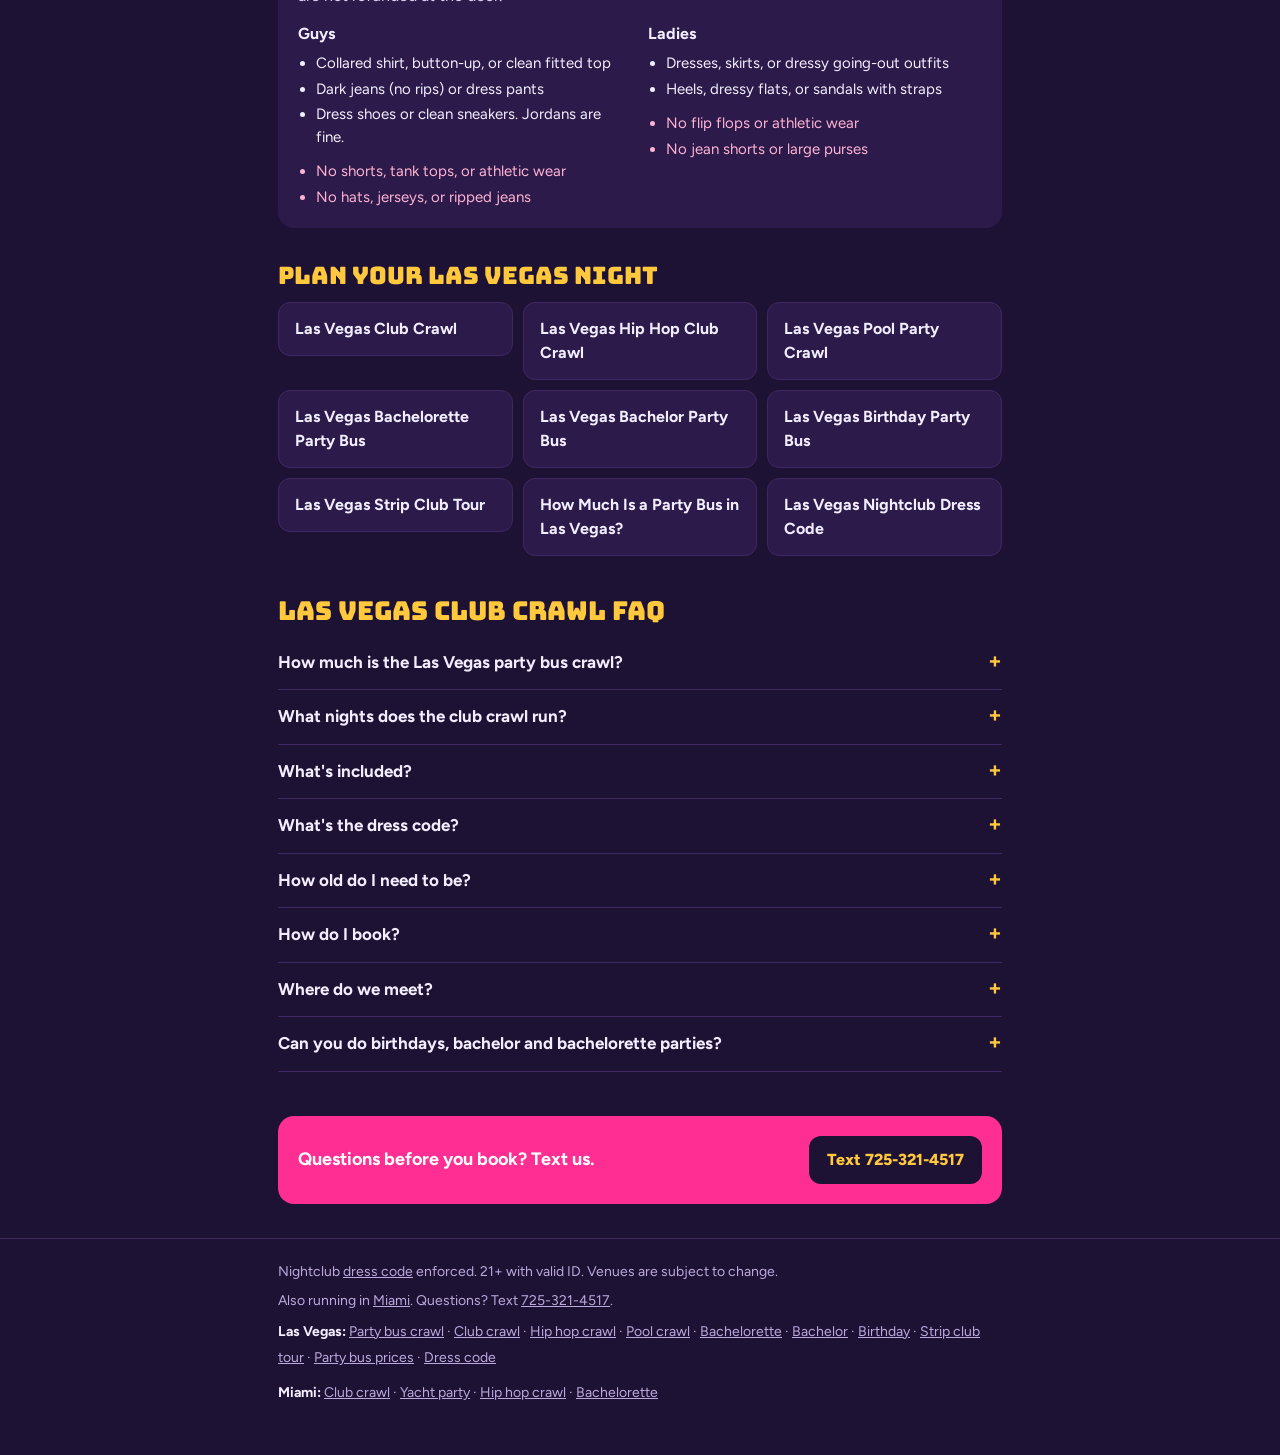
==== commit 2ef116c1: "SEO landing pages" ====
--- a/index.html
+++ b/index.html
@@ -2,13 +2,21 @@
 <html lang="en">
 <head>
 <meta charset="utf-8">
+<!-- Google tag (gtag.js) -->
+<script async src="https://www.googletagmanager.com/gtag/js?id=G-6QHBRH3ZBF"></script>
+<script>
+  window.dataLayer = window.dataLayer || [];
+  function gtag(){dataLayer.push(arguments);}
+  gtag('js', new Date());
+  gtag('config', 'G-6QHBRH3ZBF');
+</script>
 <meta name="viewport" content="width=device-width, initial-scale=1, viewport-fit=cover">
 <title>Las Vegas Party Bus Crawl | $50 Club Crawl with Free Drinks</title>
-<meta name="description" content="Book the Las Vegas party bus crawl: 2 nightclubs, skip-the-line entry, and free drinks on the party bus for $50, taxes and fees included. Hip hop, EDM, Latin and pool crawls Thursday to Sunday.">
+<meta name="description" content="Las Vegas party bus crawl: two nightclubs, skip-the-line entry and free drinks on the party bus for $50, taxes and fees included. Thursday to Sunday.">
 <link rel="canonical" href="https://lasvegaspartybuscrawl.com/">
 <meta property="og:type" content="website">
 <meta property="og:title" content="Las Vegas Party Bus Crawl | $50 Club Crawl with Free Drinks">
-<meta property="og:description" content="Book the Las Vegas party bus crawl: 2 nightclubs, skip-the-line entry, and free drinks on the party bus for $50, taxes and fees included. Hip hop, EDM, Latin and pool crawls Thursday to Sunday.">
+<meta property="og:description" content="Las Vegas party bus crawl: two nightclubs, skip-the-line entry and free drinks on the party bus for $50, taxes and fees included. Thursday to Sunday.">
 <meta property="og:url" content="https://lasvegaspartybuscrawl.com/">
 <meta name="twitter:card" content="summary">
 <meta name="theme-color" content="#1E1234">
@@ -16,7 +24,7 @@
 <link rel="preconnect" href="https://fonts.gstatic.com" crossorigin>
 <link href="https://fonts.googleapis.com/css2?family=Bungee&family=Figtree:wght@400;500;600;800&display=swap" rel="stylesheet">
 <link rel="stylesheet" href="/assets/style.css">
-<script type="application/ld+json">{"@context": "https://schema.org", "@type": "TouristTrip", "name": "Las Vegas Party Bus Crawl", "description": "Book the Las Vegas party bus crawl: 2 nightclubs, skip-the-line entry, and free drinks on the party bus for $50, taxes and fees included. Hip hop, EDM, Latin and pool crawls Thursday to Sunday.", "url": "https://lasvegaspartybuscrawl.com/", "touristType": "Nightlife", "provider": {"@type": "Organization", "name": "Supreme Club Tours", "url": "https://www.supremeclubtours.com", "telephone": "+1-725-321-4517"}, "offers": [{"@type": "Offer", "name": "Hip Hop Club Crawl", "price": "50", "priceCurrency": "USD", "url": "https://lasvegaspartybuscrawl.com/"}, {"@type": "Offer", "name": "Hip Hop Pool Crawl", "price": "50", "priceCurrency": "USD", "url": "https://lasvegaspartybuscrawl.com/"}, {"@type": "Offer", "name": "EDM Club Crawl", "price": "50", "priceCurrency": "USD", "url": "https://lasvegaspartybuscrawl.com/"}, {"@type": "Offer", "name": "EDM Pool Crawl", "price": "50", "priceCurrency": "USD", "url": "https://lasvegaspartybuscrawl.com/"}, {"@type": "Offer", "name": "Latin Club Crawl", "price": "50", "priceCurrency": "USD", "url": "https://lasvegaspartybuscrawl.com/"}, {"@type": "Offer", "name": "Strip Club Tour", "price": "50", "priceCurrency": "USD", "url": "https://lasvegaspartybuscrawl.com/"}]}</script>
+<script type="application/ld+json">{"@context": "https://schema.org", "@type": "TouristTrip", "name": "Las Vegas Party Bus Crawl", "description": "Las Vegas party bus crawl: two nightclubs, skip-the-line entry and free drinks on the party bus for $50, taxes and fees included. Thursday to Sunday.", "url": "https://lasvegaspartybuscrawl.com/", "touristType": "Nightlife", "provider": {"@type": "Organization", "name": "Supreme Club Tours", "url": "https://www.supremeclubtours.com", "telephone": "+1-725-321-4517"}, "offers": [{"@type": "Offer", "name": "Hip Hop Club Crawl", "price": "50", "priceCurrency": "USD", "url": "https://lasvegaspartybuscrawl.com/"}, {"@type": "Offer", "name": "Hip Hop Pool Crawl", "price": "50", "priceCurrency": "USD", "url": "https://lasvegaspartybuscrawl.com/"}, {"@type": "Offer", "name": "EDM Club Crawl", "price": "50", "priceCurrency": "USD", "url": "https://lasvegaspartybuscrawl.com/"}, {"@type": "Offer", "name": "EDM Pool Crawl", "price": "50", "priceCurrency": "USD", "url": "https://lasvegaspartybuscrawl.com/"}, {"@type": "Offer", "name": "Latin Club Crawl", "price": "50", "priceCurrency": "USD", "url": "https://lasvegaspartybuscrawl.com/"}, {"@type": "Offer", "name": "Strip Club Tour", "price": "50", "priceCurrency": "USD", "url": "https://lasvegaspartybuscrawl.com/"}]}</script>
 <script type="application/ld+json">{"@context": "https://schema.org", "@type": "FAQPage", "mainEntity": [{"@type": "Question", "name": "How much is the Las Vegas party bus crawl?", "acceptedAnswer": {"@type": "Answer", "text": "$50 per person, and that price already includes taxes and fees. There's no cover charge at the clubs on the route."}}, {"@type": "Question", "name": "What nights does the club crawl run?", "acceptedAnswer": {"@type": "Answer", "text": "The Hip Hop Club Crawl runs every Thursday through Sunday. The Hip Hop Pool Crawl runs Friday through Sunday. EDM, Latin and strip club tours run on select nights, and we confirm those dates by text."}}, {"@type": "Question", "name": "What's included?", "acceptedAnswer": {"@type": "Answer", "text": "A party bus ride with free drinks, skip-the-line entry into two nightclubs (or dayclubs on pool crawls), and no cover charges. You're welcome to bring your own bottle on the bus."}}, {"@type": "Question", "name": "What's the dress code?", "acceptedAnswer": {"@type": "Answer", "text": "Nightclub dress code for everyone. Guys: collared or button-up shirt, dark jeans or dress pants, and dress shoes or clean sneakers. Jordans are fine. No shorts, tank tops, jerseys or athletic wear. Ladies: going-out attire, with heels, dressy flats or strapped sandals. No flip flops. The clubs turn away anyone out of dress code."}}, {"@type": "Question", "name": "How old do I need to be?", "acceptedAnswer": {"@type": "Answer", "text": "Every guest must be 21 or older with a valid government-issued photo ID."}}, {"@type": "Question", "name": "How do I book?", "acceptedAnswer": {"@type": "Answer", "text": "Pick a night above, choose your crawl and fill out the form. Your phone opens a text with your reservation already typed out. Hit send, and we text back to confirm your spots and send check-in details."}}, {"@type": "Question", "name": "Where do we meet?", "acceptedAnswer": {"@type": "Answer", "text": "We text your check-in location and time when we confirm your booking. Transportation back to the check-in spot at the end of the night isn't included."}}, {"@type": "Question", "name": "Can you do birthdays, bachelor and bachelorette parties?", "acceptedAnswer": {"@type": "Answer", "text": "Yes. Most of our groups are celebrating something. Choose the occasion in the booking form and tell us how many ladies and guys are in your group."}}]}</script>
 </head>
 <body data-city="vegas">
@@ -84,6 +92,8 @@
     </div>
   </section>
 
+  <!--plan--><nav class="links" aria-label="Plan your Las Vegas night"><h2>Plan your Las Vegas night</h2><ul><li><a href="/las-vegas-club-crawl/">Las Vegas Club Crawl</a></li><li><a href="/las-vegas-hip-hop-club-crawl/">Las Vegas Hip Hop Club Crawl</a></li><li><a href="/las-vegas-pool-party-crawl/">Las Vegas Pool Party Crawl</a></li><li><a href="/las-vegas-bachelorette-party/">Las Vegas Bachelorette Party Bus</a></li><li><a href="/las-vegas-bachelor-party/">Las Vegas Bachelor Party Bus</a></li><li><a href="/las-vegas-birthday-party-bus/">Las Vegas Birthday Party Bus</a></li><li><a href="/las-vegas-strip-club-tour/">Las Vegas Strip Club Tour</a></li><li><a href="/las-vegas-party-bus-prices/">How Much Is a Party Bus in Las Vegas?</a></li><li><a href="/las-vegas-nightclub-dress-code/">Las Vegas Nightclub Dress Code</a></li></ul></nav><!--/plan-->
+
   <section class="content faq" aria-labelledby="faqTitle">
     <h2 id="faqTitle">Las Vegas club crawl FAQ</h2>
     <details><summary>How much is the Las Vegas party bus crawl?</summary><p>$50 per person, and that price already includes taxes and fees. There's no cover charge at the clubs on the route.</p></details><details><summary>What nights does the club crawl run?</summary><p>The Hip Hop Club Crawl runs every Thursday through Sunday. The Hip Hop Pool Crawl runs Friday through Sunday. EDM, Latin and strip club tours run on select nights, and we confirm those dates by text.</p></details><details><summary>What's included?</summary><p>A party bus ride with free drinks, skip-the-line entry into two nightclubs (or dayclubs on pool crawls), and no cover charges. You're welcome to bring your own bottle on the bus.</p></details><details><summary>What's the dress code?</summary><p>Nightclub dress code for everyone. Guys: collared or button-up shirt, dark jeans or dress pants, and dress shoes or clean sneakers. Jordans are fine. No shorts, tank tops, jerseys or athletic wear. Ladies: going-out attire, with heels, dressy flats or strapped sandals. No flip flops. The clubs turn away anyone out of dress code.</p></details><details><summary>How old do I need to be?</summary><p>Every guest must be 21 or older with a valid government-issued photo ID.</p></details><details><summary>How do I book?</summary><p>Pick a night above, choose your crawl and fill out the form. Your phone opens a text with your reservation already typed out. Hit send, and we text back to confirm your spots and send check-in details.</p></details><details><summary>Where do we meet?</summary><p>We text your check-in location and time when we confirm your booking. Transportation back to the check-in spot at the end of the night isn't included.</p></details><details><summary>Can you do birthdays, bachelor and bachelorette parties?</summary><p>Yes. Most of our groups are celebrating something. Choose the occasion in the booking form and tell us how many ladies and guys are in your group.</p></details>
@@ -99,6 +109,7 @@
   <div class="wrap">
     <p>Nightclub <a href="#dresscode">dress code</a> enforced. 21+ with valid ID. Venues are subject to change.</p>
     <p>Also running in <a href="/miami/">Miami</a>. Questions? Text <a id="footPhone" href="#"></a>.</p>
+    <!--footlinks--><p class="footlinks"><b>Las Vegas:</b> <a href="/">Party bus crawl</a> · <a href="/las-vegas-club-crawl/">Club crawl</a> · <a href="/las-vegas-hip-hop-club-crawl/">Hip hop crawl</a> · <a href="/las-vegas-pool-party-crawl/">Pool crawl</a> · <a href="/las-vegas-bachelorette-party/">Bachelorette</a> · <a href="/las-vegas-bachelor-party/">Bachelor</a> · <a href="/las-vegas-birthday-party-bus/">Birthday</a> · <a href="/las-vegas-strip-club-tour/">Strip club tour</a> · <a href="/las-vegas-party-bus-prices/">Party bus prices</a> · <a href="/las-vegas-nightclub-dress-code/">Dress code</a></p><p class="footlinks"><b>Miami:</b> <a href="/miami/">Club crawl</a> · <a href="/miami/yacht-party/">Yacht party</a> · <a href="/miami/hip-hop-club-crawl/">Hip hop crawl</a> · <a href="/miami/bachelorette-party/">Bachelorette</a></p><!--/footlinks-->
     <p id="syncNote"></p>
   </div>
 </footer>
--- a/assets/style.css
+++ b/assets/style.css
@@ -124,3 +124,16 @@
 .cta-band{background:var(--hot);color:#fff;border-radius:16px;padding:20px;margin:34px 0;display:flex;align-items:center;justify-content:space-between;gap:14px;flex-wrap:wrap}
 .cta-band p{margin:0;font-weight:700;font-size:18px;color:#fff}
 .cta-band a{background:var(--ink);color:var(--gold);text-decoration:none;font-weight:800;padding:12px 18px;border-radius:12px}
+
+/* landing pages */
+.crumbs{font-size:13px;color:#BBA9DD;margin:16px 0 0}
+.crumbs a{color:#D9CDF2}
+.crumbs span{color:#BBA9DD}
+.links{margin:30px 0 0}
+.links h2{font-family:var(--display);font-weight:400;font-size:24px;line-height:1.15;color:var(--gold);margin:0 0 12px}
+.links ul{list-style:none;margin:0;padding:0;display:grid;grid-template-columns:repeat(auto-fill,minmax(210px,1fr));gap:10px}
+.links a{display:block;background:var(--plum-2);border:1px solid var(--plum-3);border-radius:12px;padding:14px 16px;color:var(--stock);text-decoration:none;font-weight:700}
+.links a:hover{border-color:var(--gold);color:var(--gold)}
+.content a{color:var(--gold)}
+.footlinks{line-height:1.9}
+.footlinks b{color:var(--stock)}
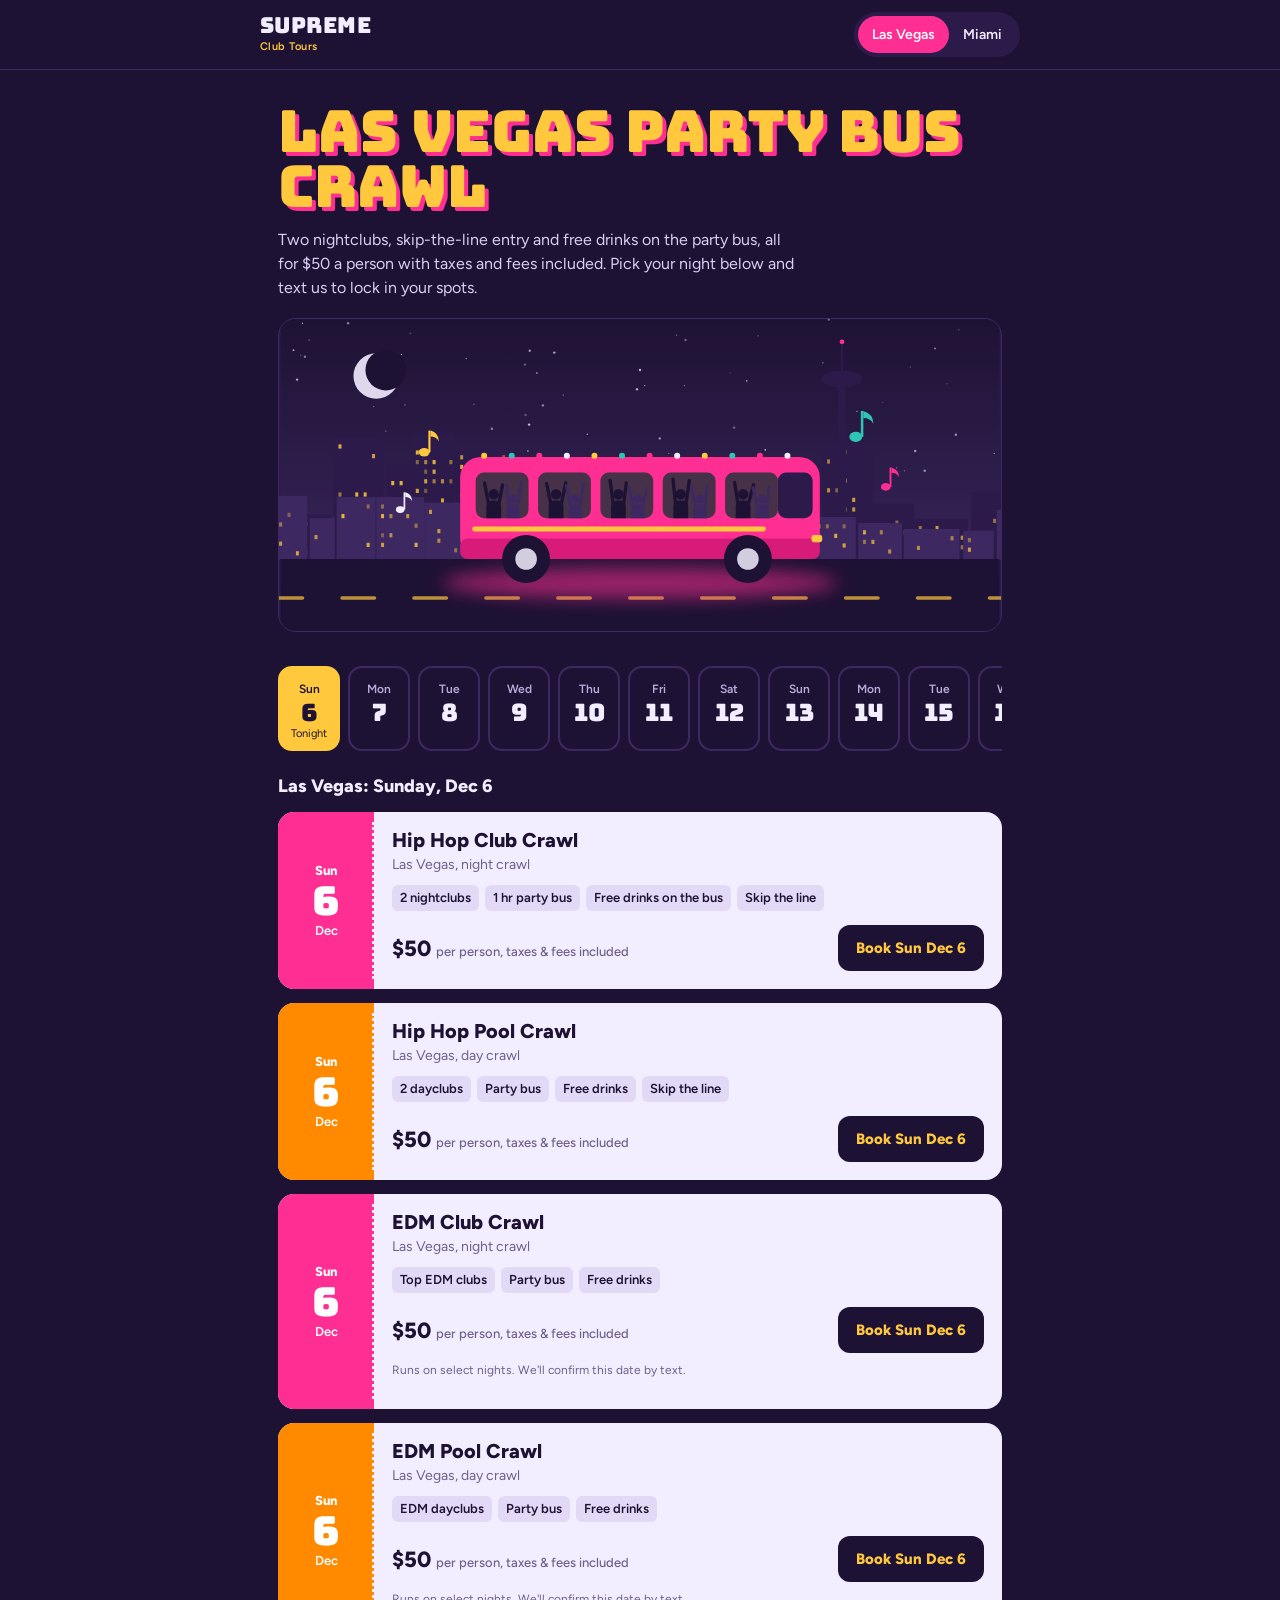
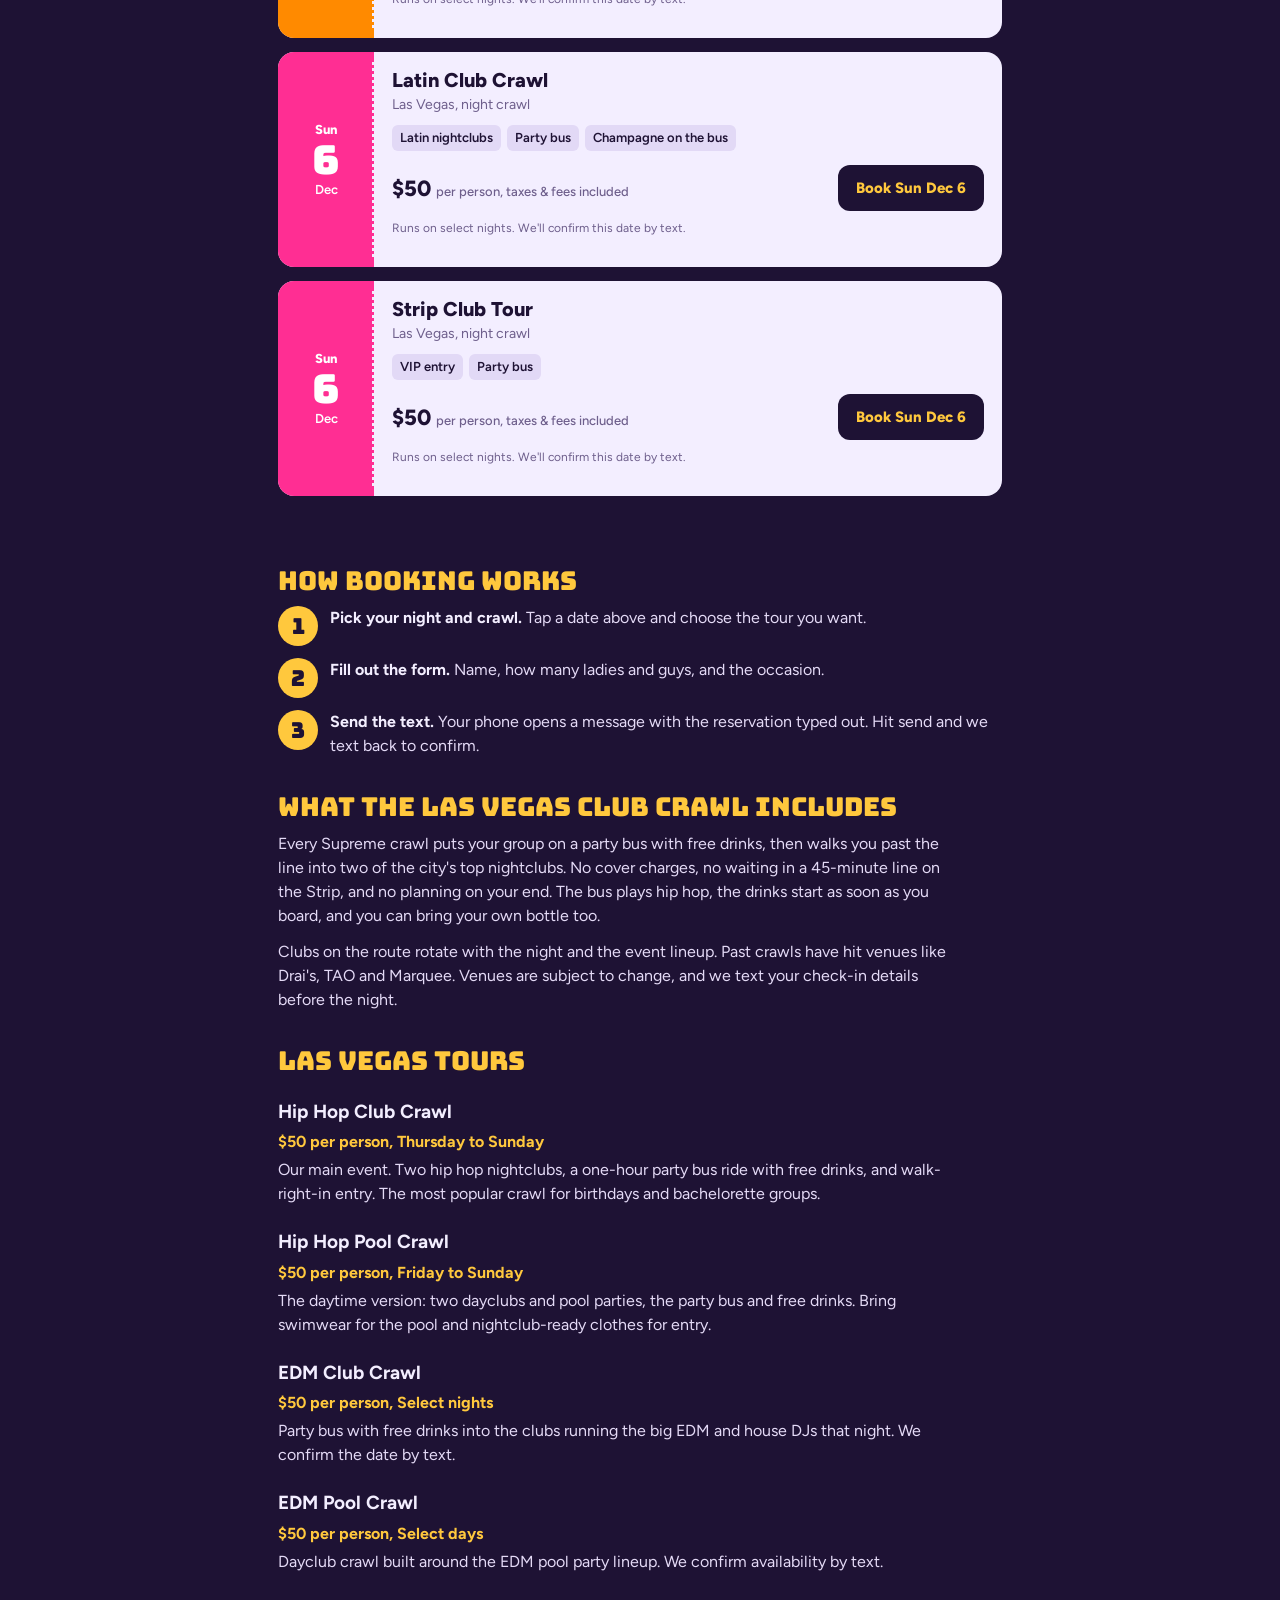
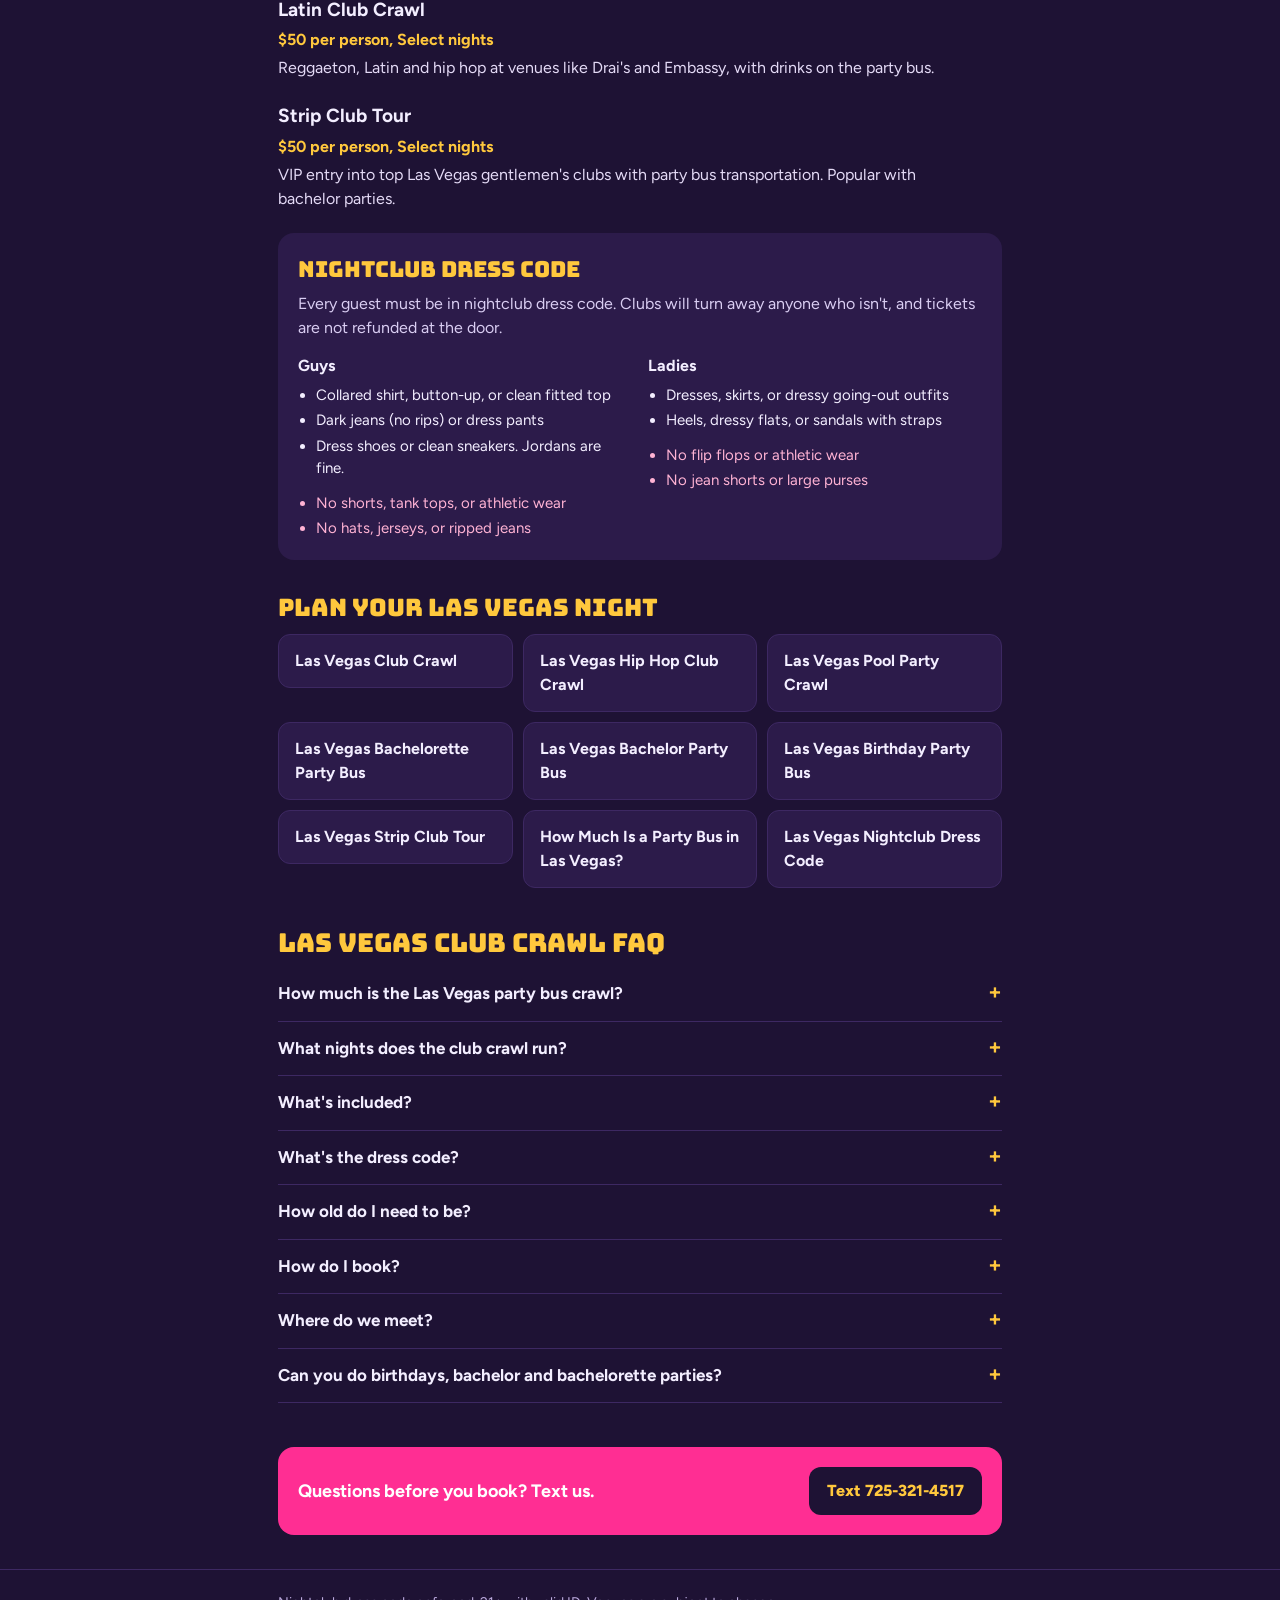
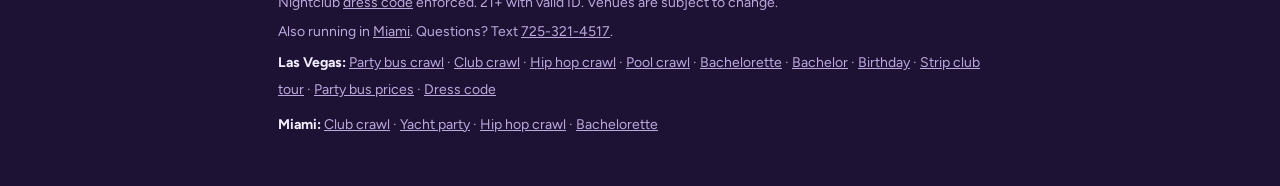
==== commit e6103fac: "Add illustrations and share images" ====
--- a/index.html
+++ b/index.html
@@ -18,7 +18,8 @@
 <meta property="og:title" content="Las Vegas Party Bus Crawl | $50 Club Crawl with Free Drinks">
 <meta property="og:description" content="Las Vegas party bus crawl: two nightclubs, skip-the-line entry and free drinks on the party bus for $50, taxes and fees included. Thursday to Sunday.">
 <meta property="og:url" content="https://lasvegaspartybuscrawl.com/">
-<meta name="twitter:card" content="summary">
+<meta name="twitter:card" content="summary_large_image">
+<!--og--><meta property="og:image" content="https://lasvegaspartybuscrawl.com/assets/art/og/party-bus.png"><meta property="og:image:width" content="1200"><meta property="og:image:height" content="630"><meta property="og:image:alt" content="Illustration of a party bus on the Las Vegas Strip at night"><meta name="twitter:image" content="https://lasvegaspartybuscrawl.com/assets/art/og/party-bus.png"><!--/og-->
 <meta name="theme-color" content="#1E1234">
 <link rel="preconnect" href="https://fonts.googleapis.com">
 <link rel="preconnect" href="https://fonts.gstatic.com" crossorigin>
@@ -42,6 +43,7 @@
   <section class="hero">
     <h1 id="heroTitle">Las Vegas Party Bus Crawl</h1>
     <p id="heroSub">Two nightclubs, skip-the-line entry and free drinks on the party bus, all for $50 a person with taxes and fees included. Pick your night below and text us to lock in your spots.</p>
+    <!--art--><figure class="hero-art"><img src="/assets/art/party-bus.svg" alt="Illustration of a party bus on the Las Vegas Strip at night" width="1200" height="520" decoding="async" fetchpriority="high"></figure><!--/art-->
   </section>
 
   <nav class="dates" id="dates" aria-label="Choose a night"></nav>
--- a/assets/style.css
+++ b/assets/style.css
@@ -137,3 +137,7 @@
 .content a{color:var(--gold)}
 .footlinks{line-height:1.9}
 .footlinks b{color:var(--stock)}
+
+/* illustrations */
+.hero-art{margin:18px 0 0;border-radius:18px;overflow:hidden;border:1px solid var(--plum-3);aspect-ratio:1200/520;background:var(--plum-2)}
+.hero-art img{display:block;width:100%;height:100%}
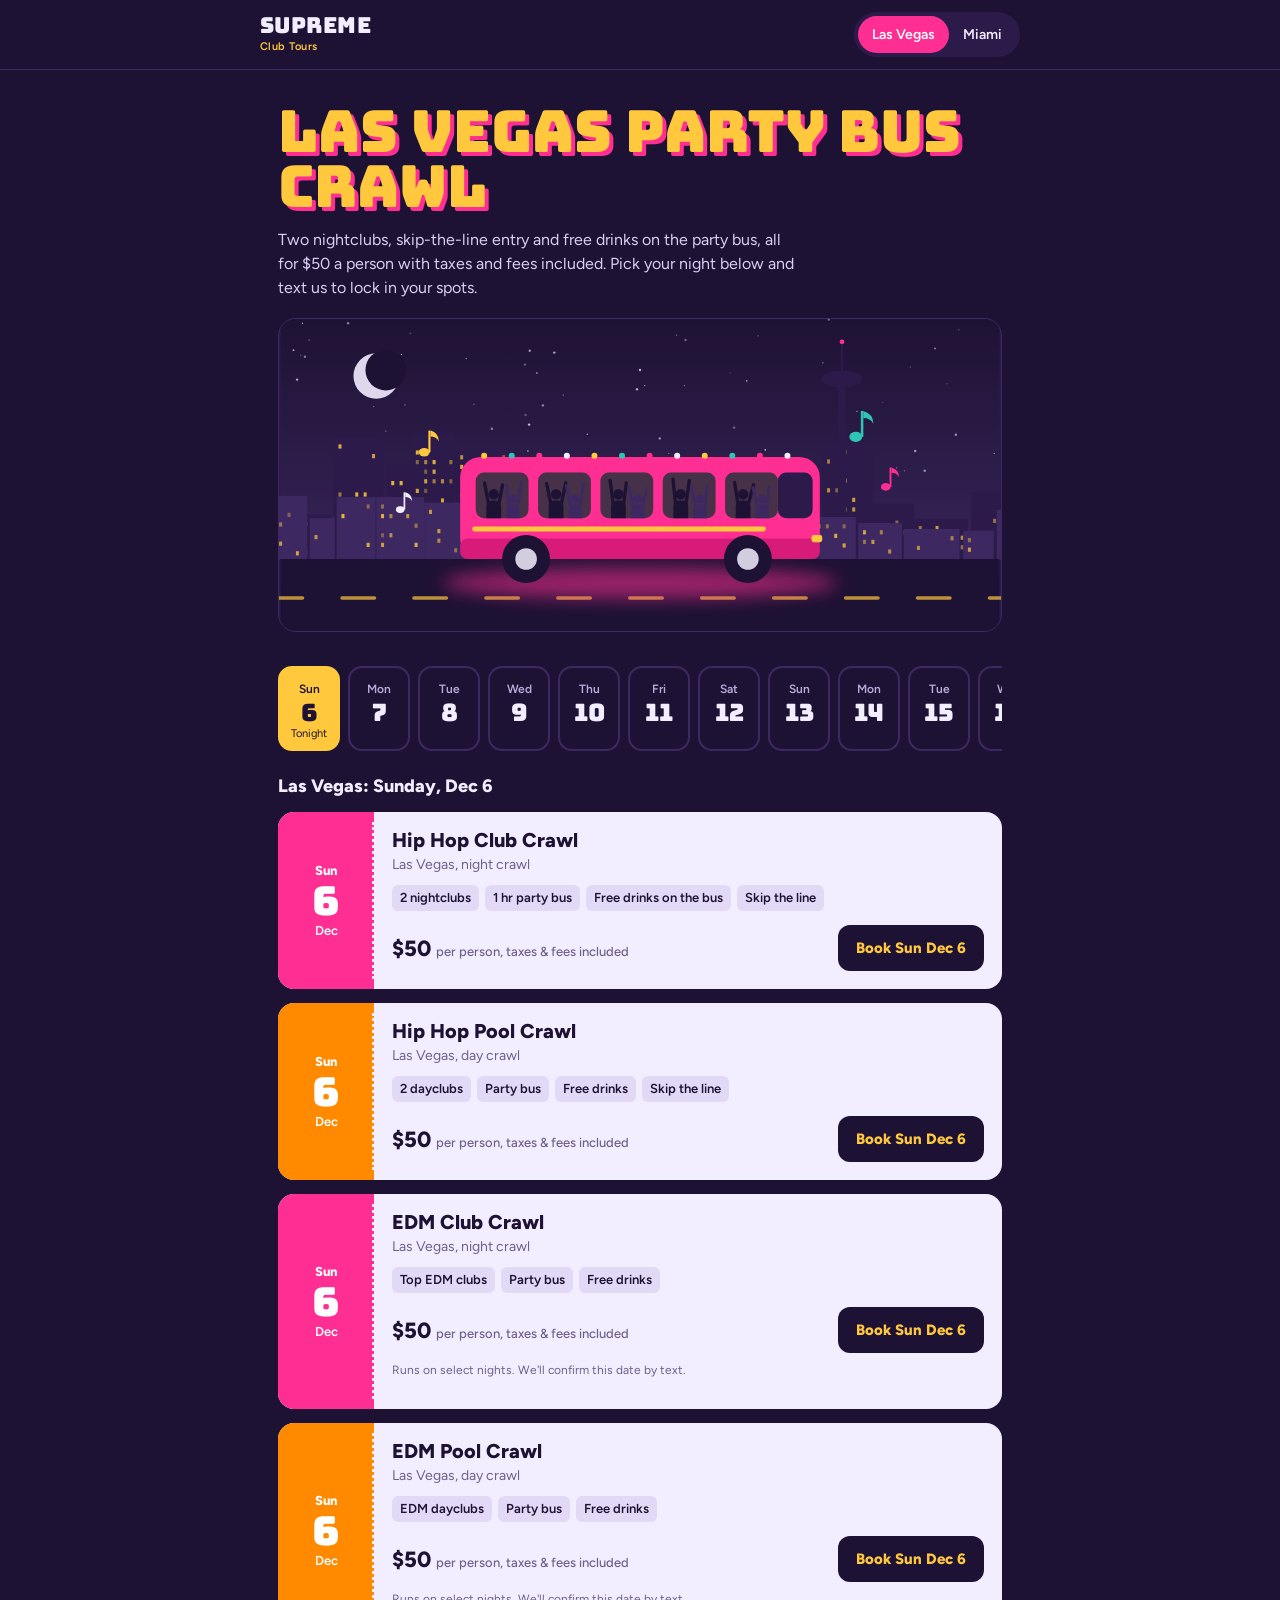
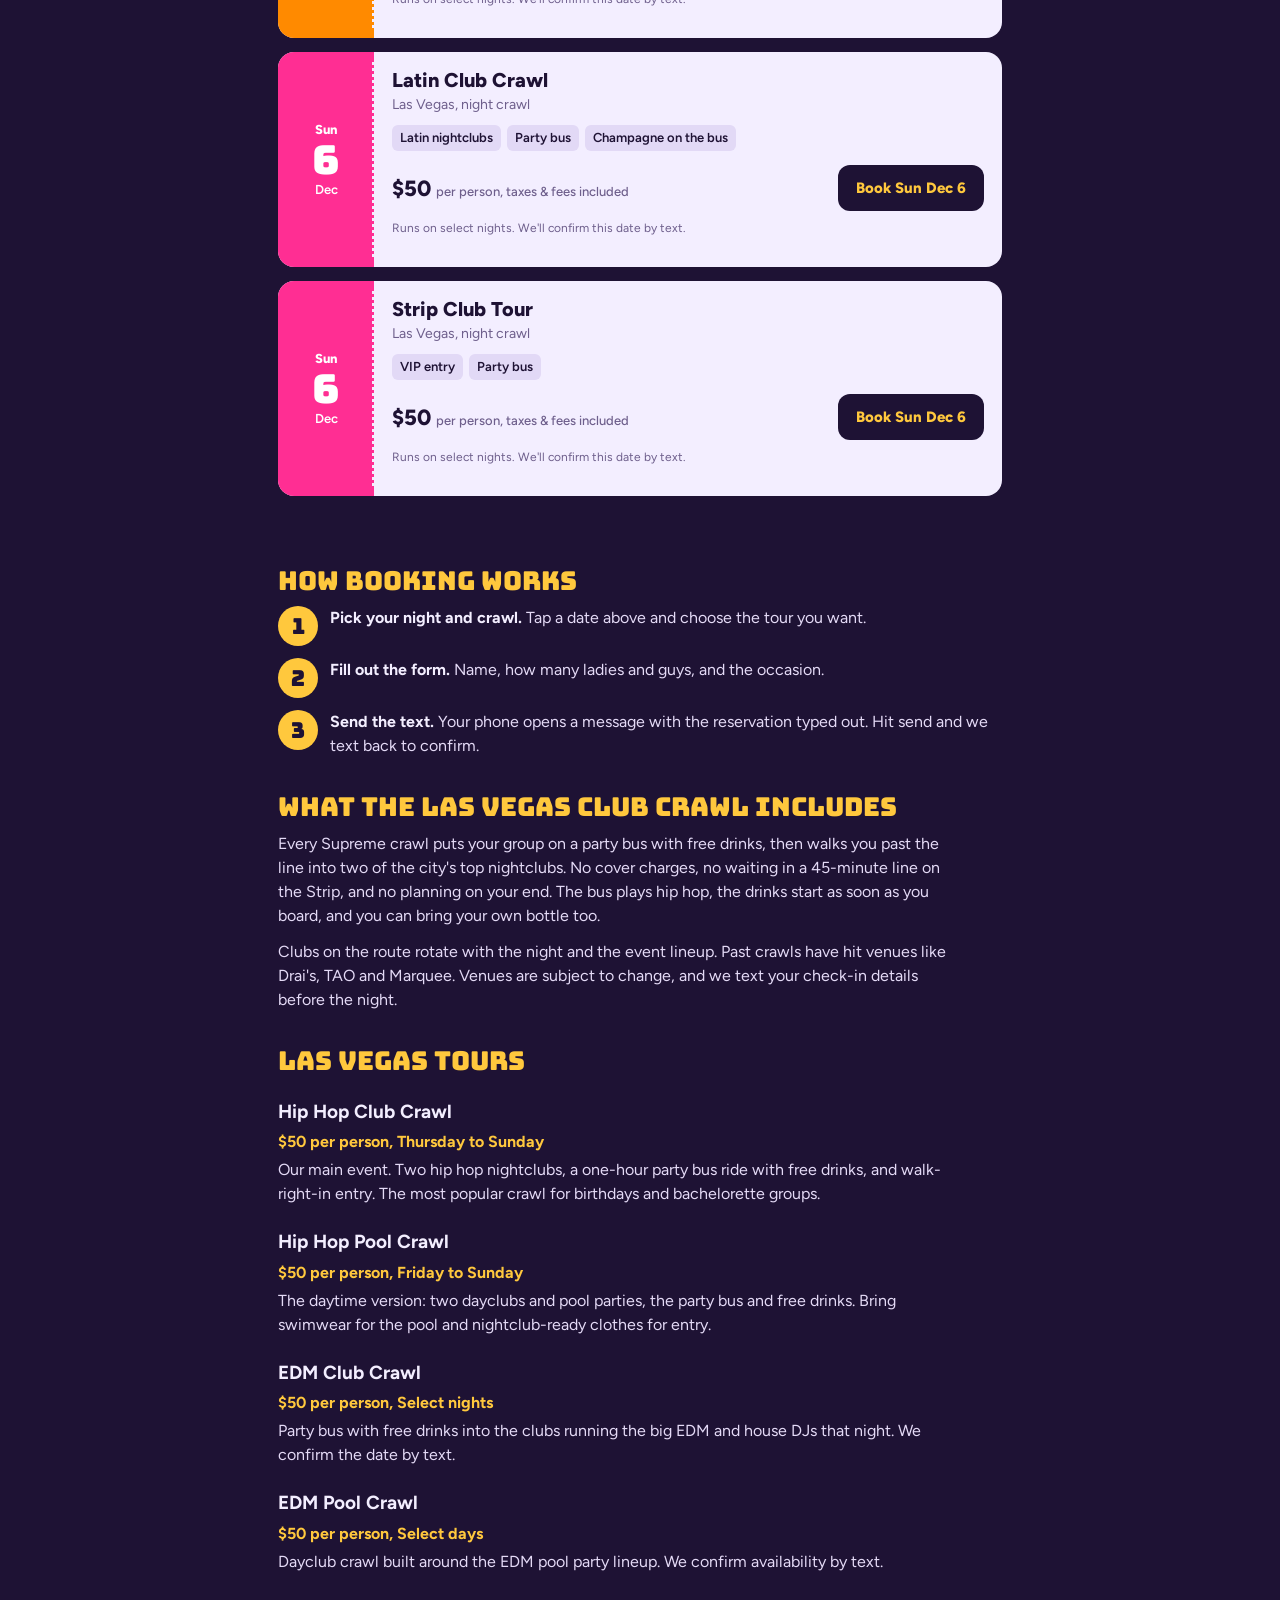
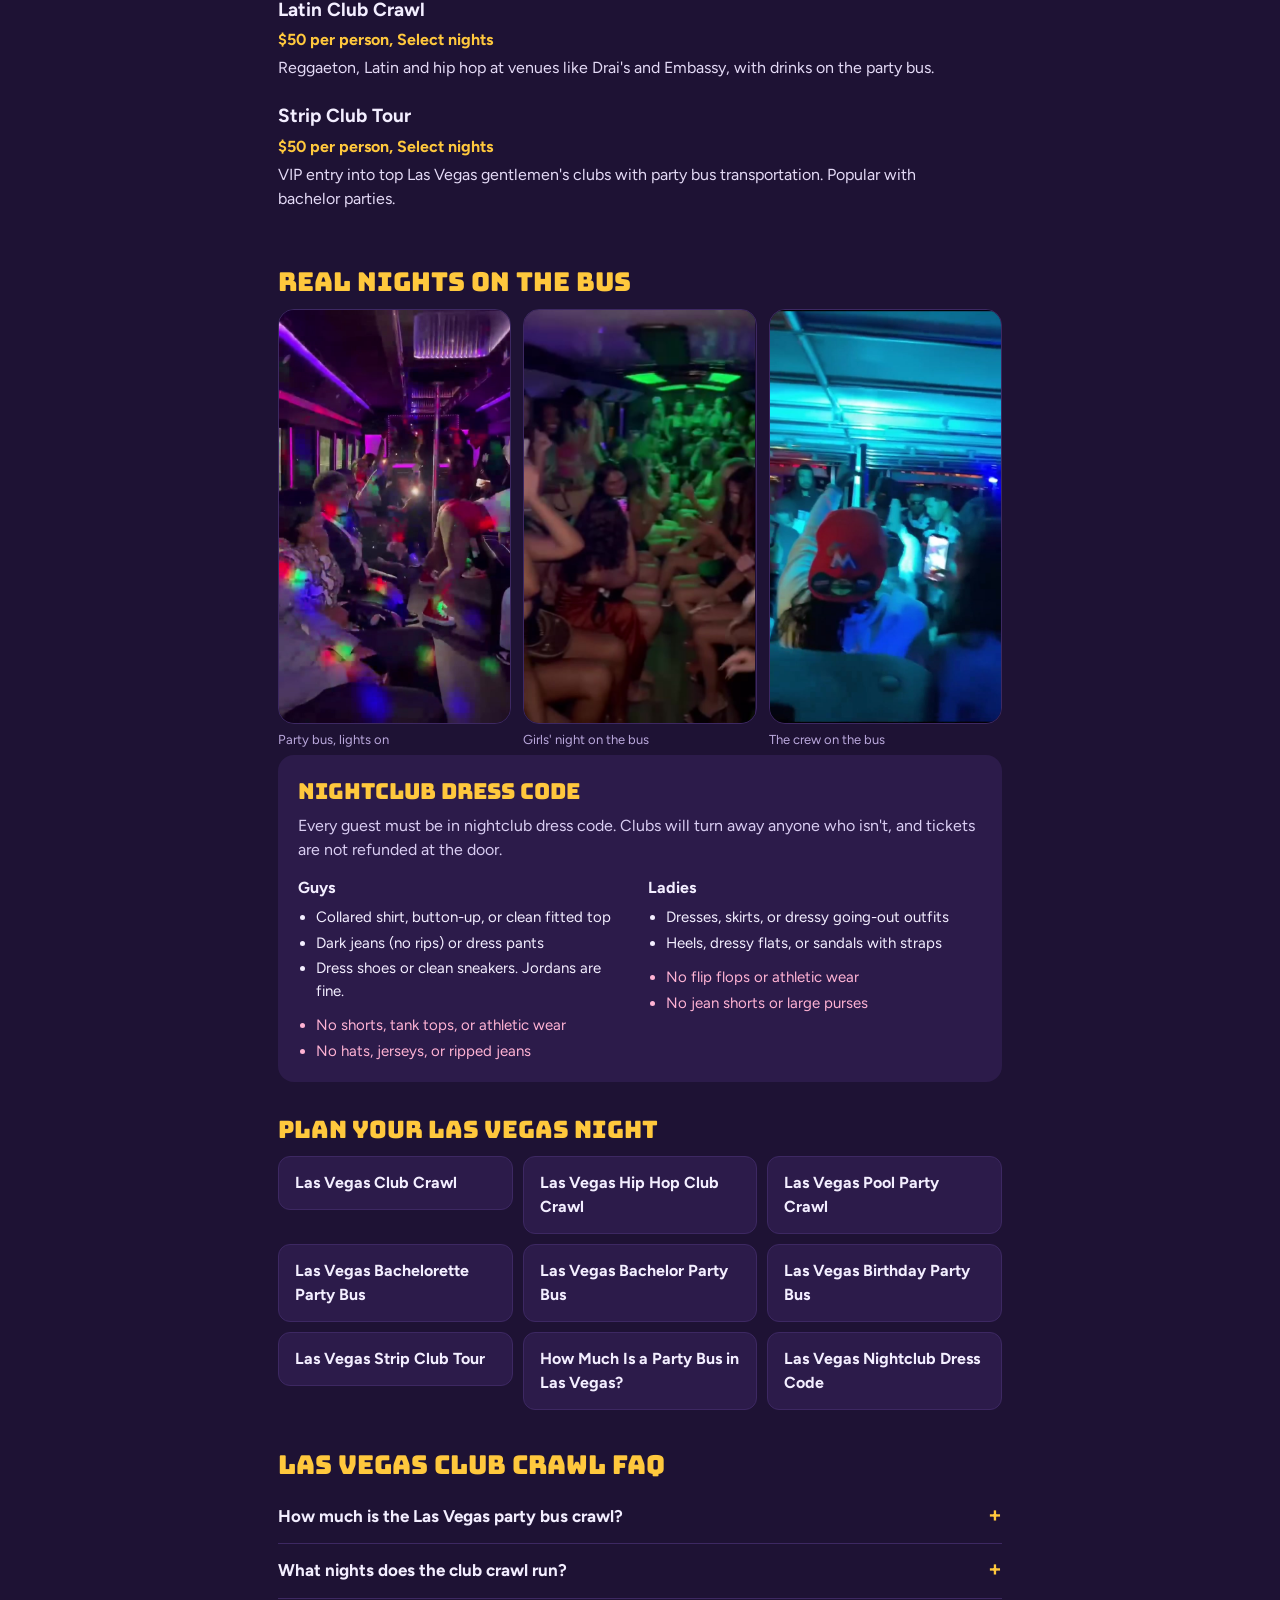
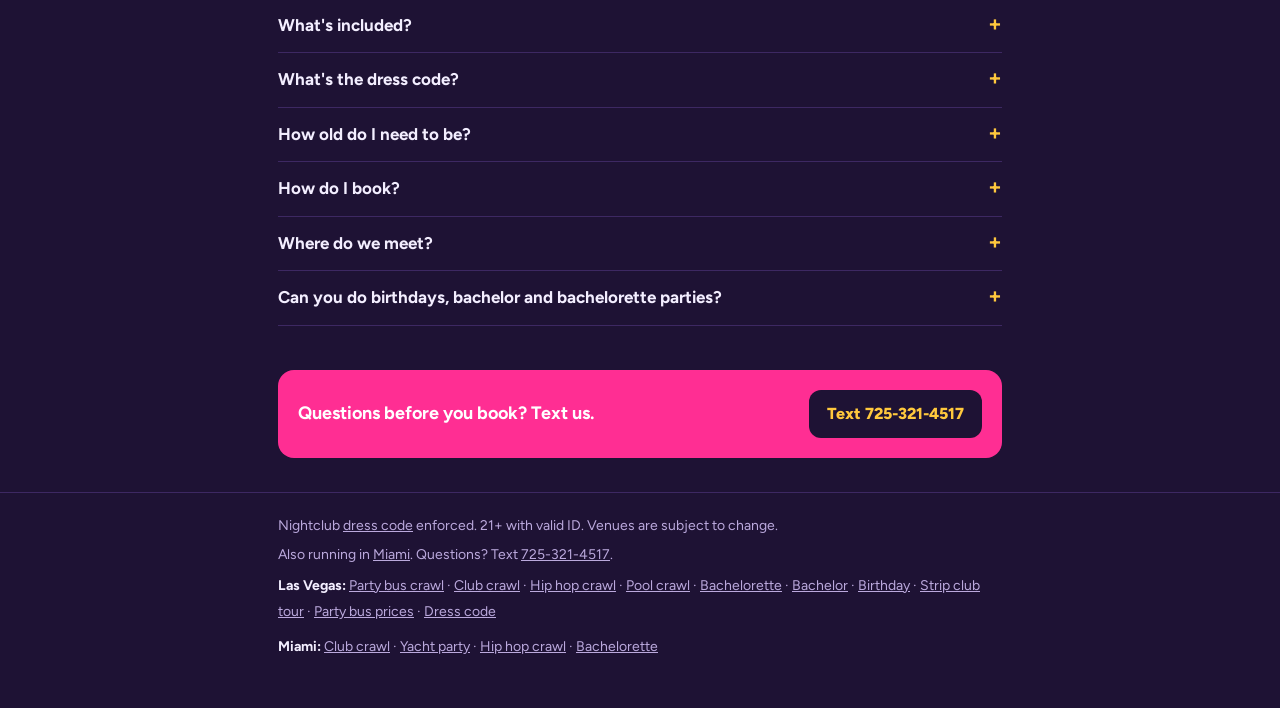
==== commit d3208a28: "Add photos, videos and illustrations" ====
--- a/index.html
+++ b/index.html
@@ -63,6 +63,8 @@
     <h2>Las Vegas tours</h2>
     <div class="tourlist"><h3>Hip Hop Club Crawl</h3><p class="price-line">$50 per person, Thursday to Sunday</p><p>Our main event. Two hip hop nightclubs, a one-hour party bus ride with free drinks, and walk-right-in entry. The most popular crawl for birthdays and bachelorette groups.</p><h3>Hip Hop Pool Crawl</h3><p class="price-line">$50 per person, Friday to Sunday</p><p>The daytime version: two dayclubs and pool parties, the party bus and free drinks. Bring swimwear for the pool and nightclub-ready clothes for entry.</p><h3>EDM Club Crawl</h3><p class="price-line">$50 per person, Select nights</p><p>Party bus with free drinks into the clubs running the big EDM and house DJs that night. We confirm the date by text.</p><h3>EDM Pool Crawl</h3><p class="price-line">$50 per person, Select days</p><p>Dayclub crawl built around the EDM pool party lineup. We confirm availability by text.</p><h3>Latin Club Crawl</h3><p class="price-line">$50 per person, Select nights</p><p>Reggaeton, Latin and hip hop at venues like Drai's and Embassy, with drinks on the party bus.</p><h3>Strip Club Tour</h3><p class="price-line">$50 per person, Select nights</p><p>VIP entry into top Las Vegas gentlemen's clubs with party bus transportation. Popular with bachelor parties.</p></div>
   </section>
+
+  <!--media--><section class="clips" aria-labelledby="clipsTitle"><h2 id="clipsTitle">Real nights on the bus</h2><div class="cliprow"><figure class="clip"><video muted loop playsinline preload="none" poster="/assets/media/bus-night.jpg" data-src="/assets/media/bus-night.mp4" aria-label="Party bus, lights on"></video><figcaption>Party bus, lights on</figcaption></figure><figure class="clip"><video muted loop playsinline preload="none" poster="/assets/media/bus-ladies.jpg" data-src="/assets/media/bus-ladies.mp4" aria-label="Girls' night on the bus"></video><figcaption>Girls' night on the bus</figcaption></figure><figure class="clip"><video muted loop playsinline preload="none" poster="/assets/media/bus-crew.jpg" data-src="/assets/media/bus-crew.mp4" aria-label="The crew on the bus"></video><figcaption>The crew on the bus</figcaption></figure></div></section><!--/media-->
 
   <section class="dress" id="dresscode" aria-labelledby="dressTitle">
     <h2 id="dressTitle">Nightclub dress code</h2>
--- a/assets/style.css
+++ b/assets/style.css
@@ -141,3 +141,14 @@
 /* illustrations */
 .hero-art{margin:18px 0 0;border-radius:18px;overflow:hidden;border:1px solid var(--plum-3);aspect-ratio:1200/520;background:var(--plum-2)}
 .hero-art img{display:block;width:100%;height:100%}
+
+/* real clips + photos */
+.clips{margin:34px 0 0}
+.clips h2{font-family:var(--display);font-weight:400;font-size:26px;line-height:1.15;color:var(--gold);margin:0 0 12px}
+.cliprow{display:grid;grid-auto-flow:column;grid-auto-columns:minmax(200px,1fr);gap:12px;overflow-x:auto;scroll-snap-type:x mandatory;padding-bottom:6px;scrollbar-width:none}
+.cliprow::-webkit-scrollbar{display:none}
+.clip{margin:0;scroll-snap-align:start}
+.clip video{display:block;width:100%;aspect-ratio:9/16;object-fit:cover;border-radius:16px;background:var(--plum-2);border:1px solid var(--plum-3)}
+.clip figcaption,.photo figcaption{font-size:13px;color:#BBA9DD;margin-top:6px}
+.photo{margin:30px 0 0}
+.photo img{display:block;width:100%;height:auto;border-radius:16px;border:1px solid var(--plum-3)}
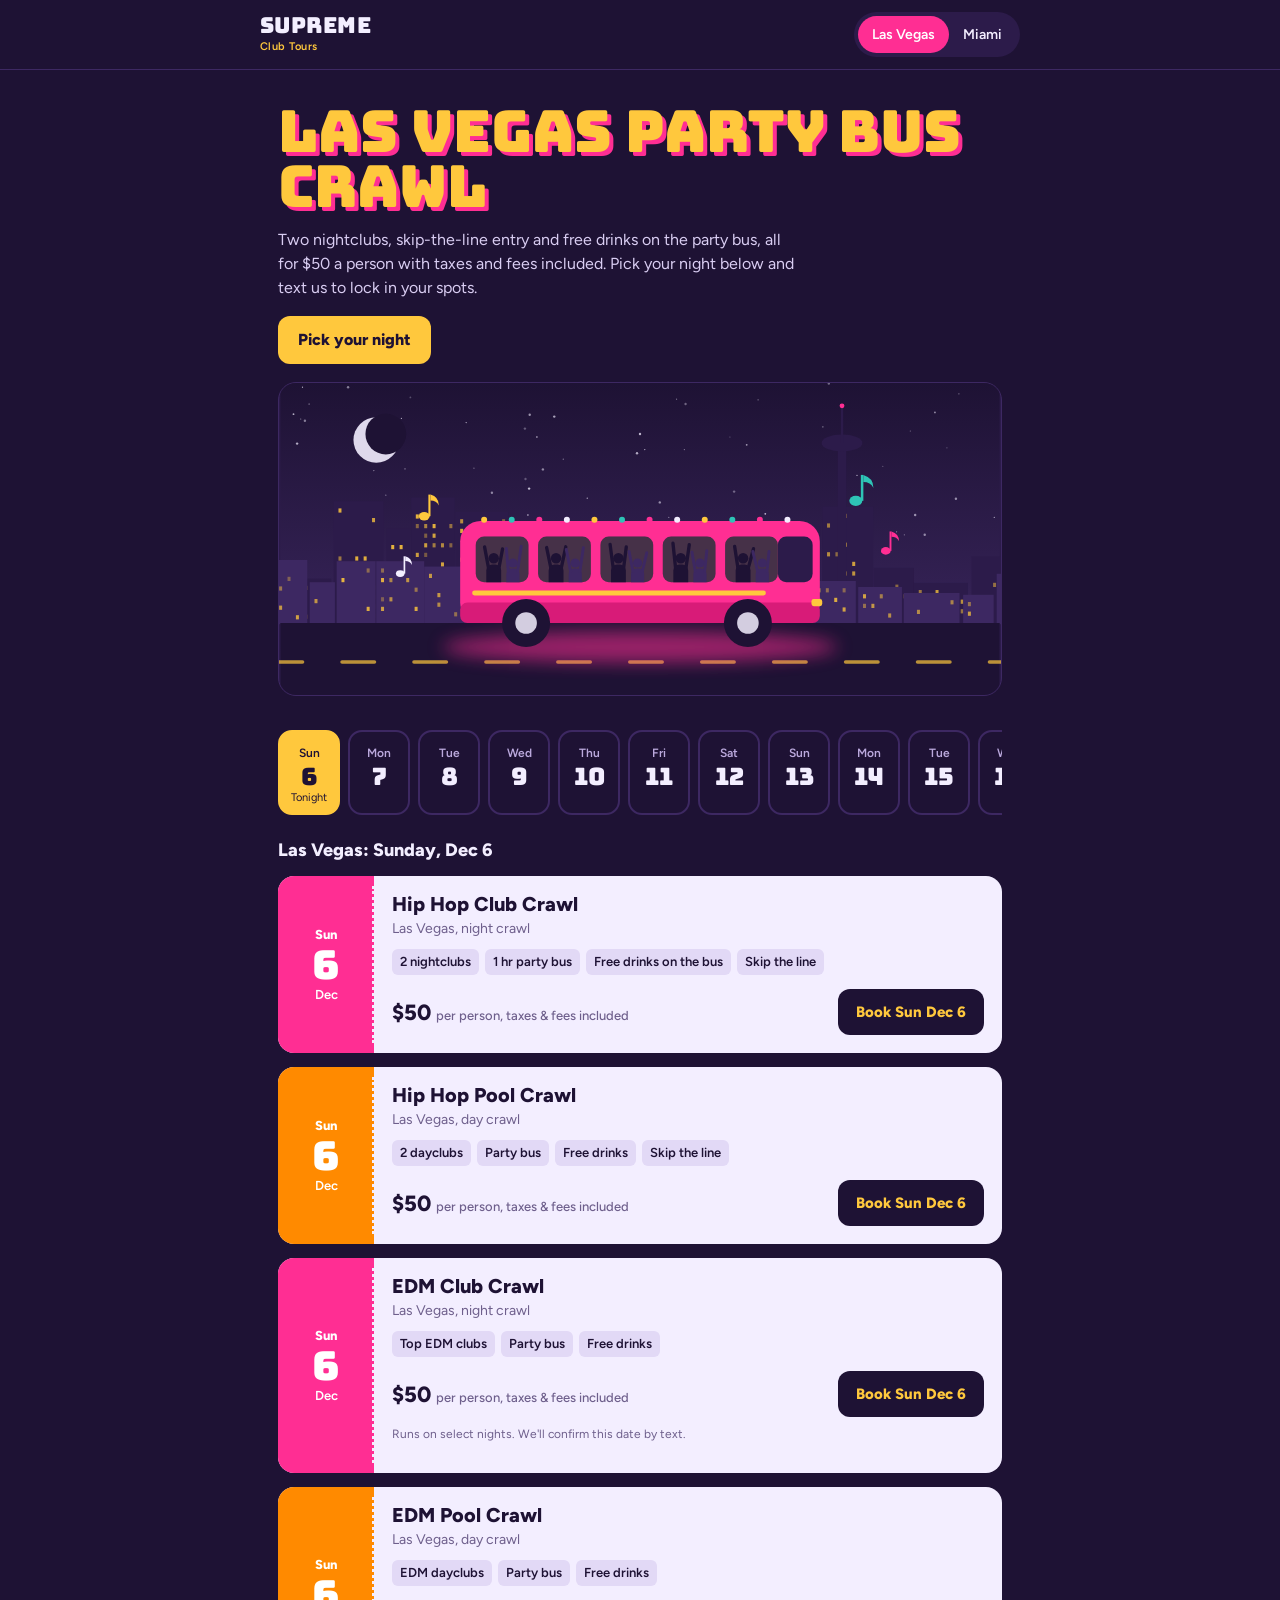
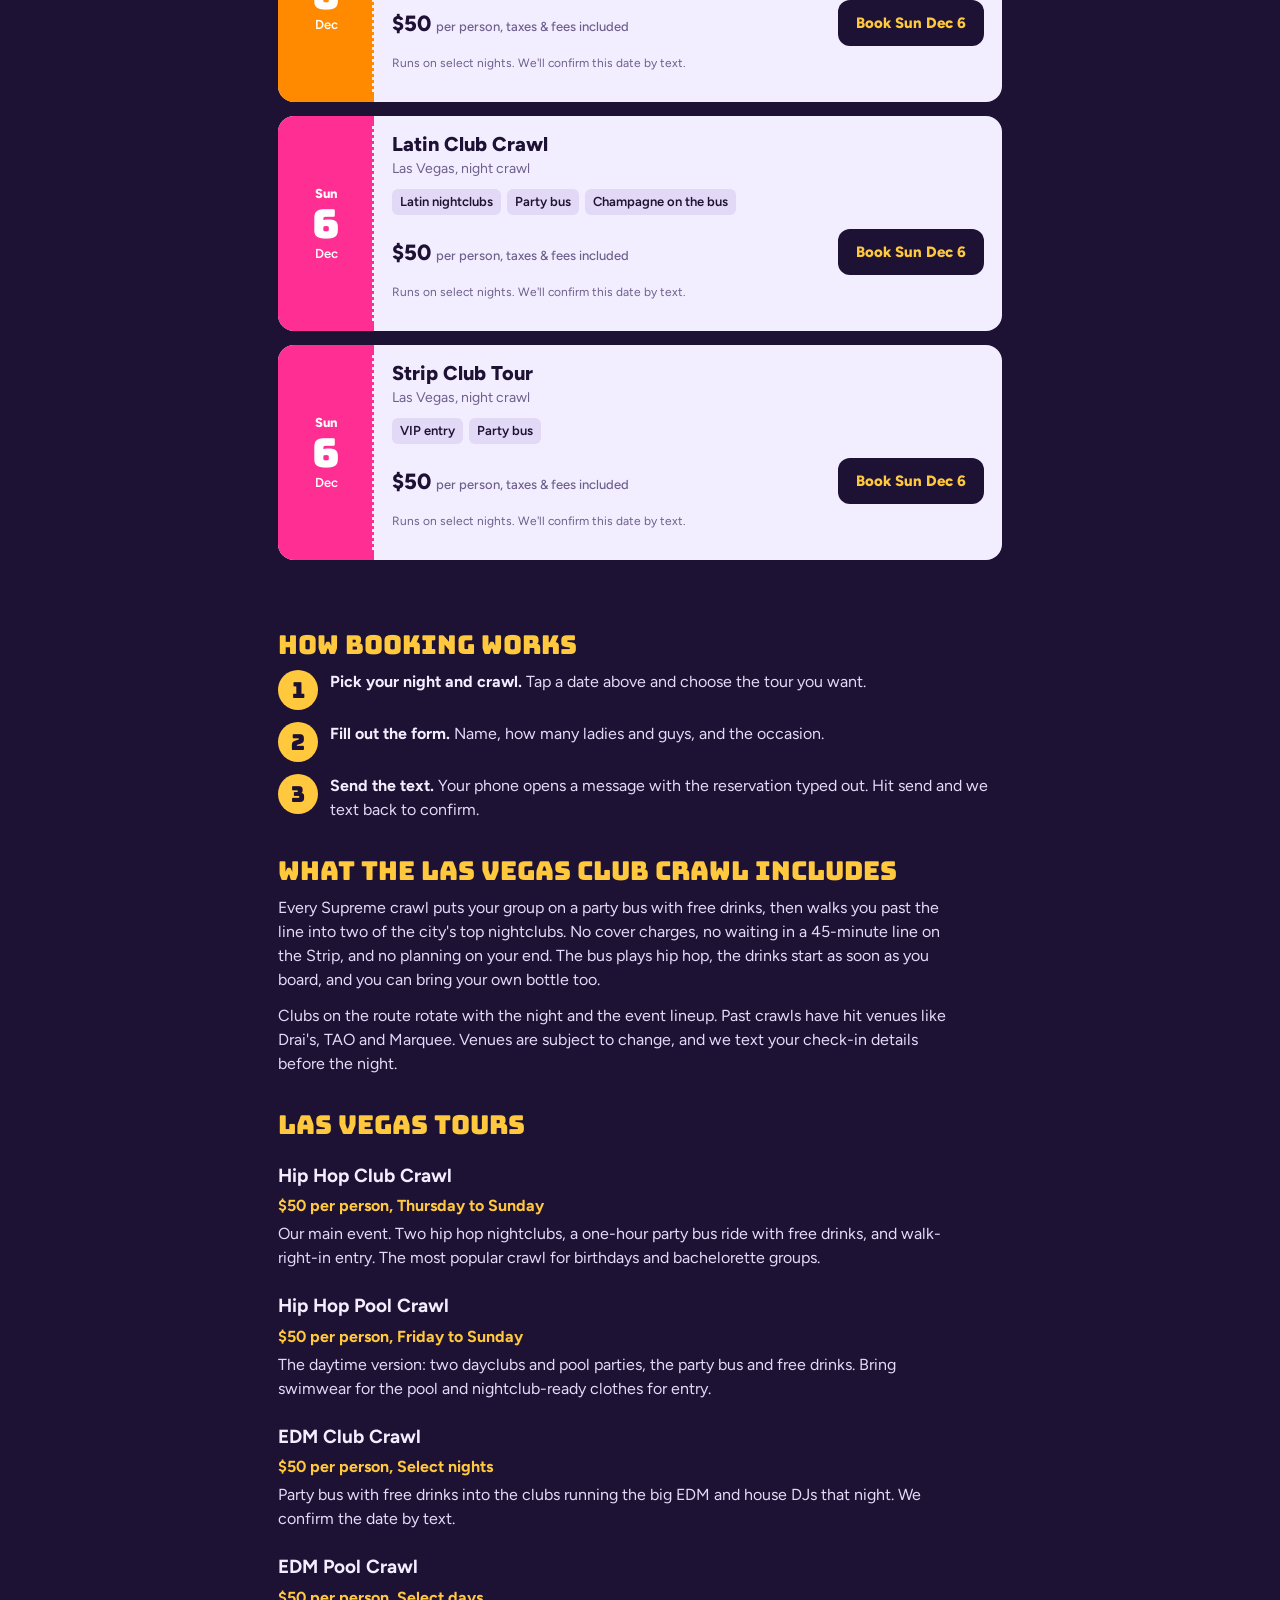
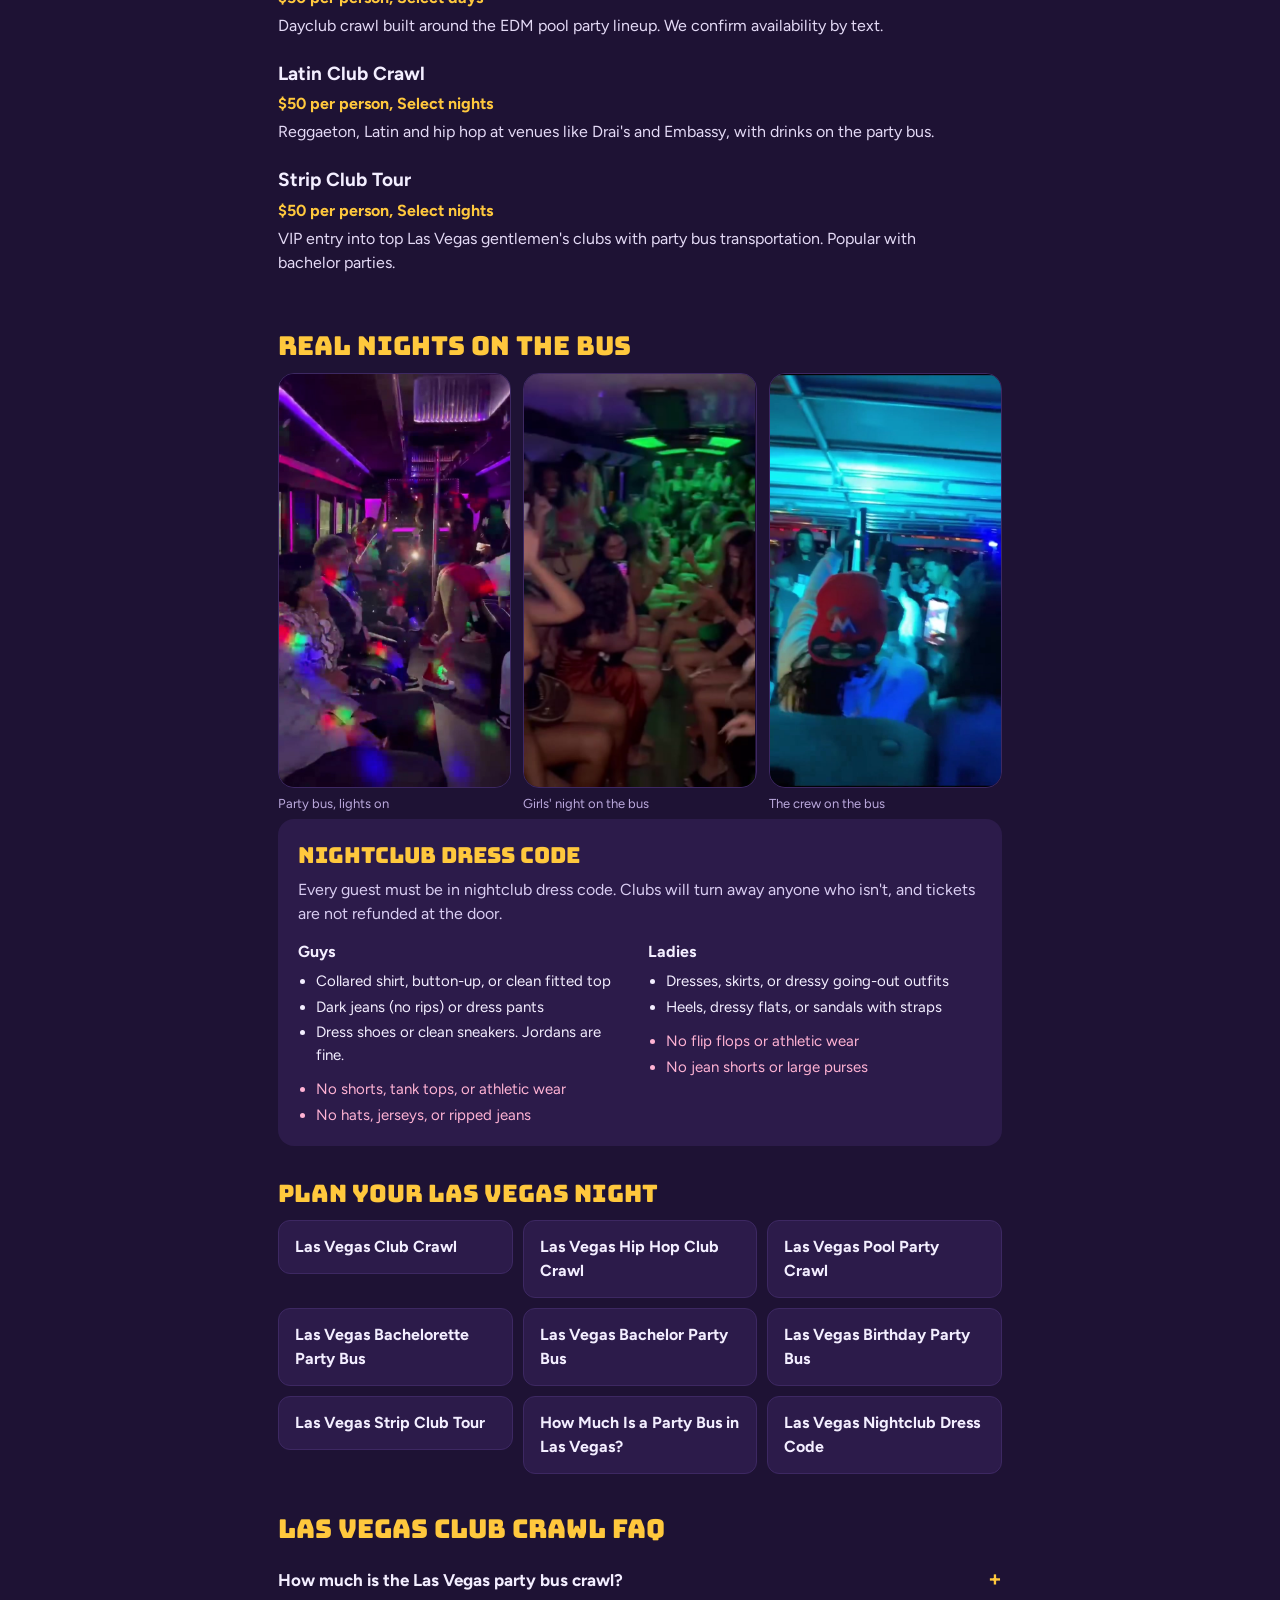
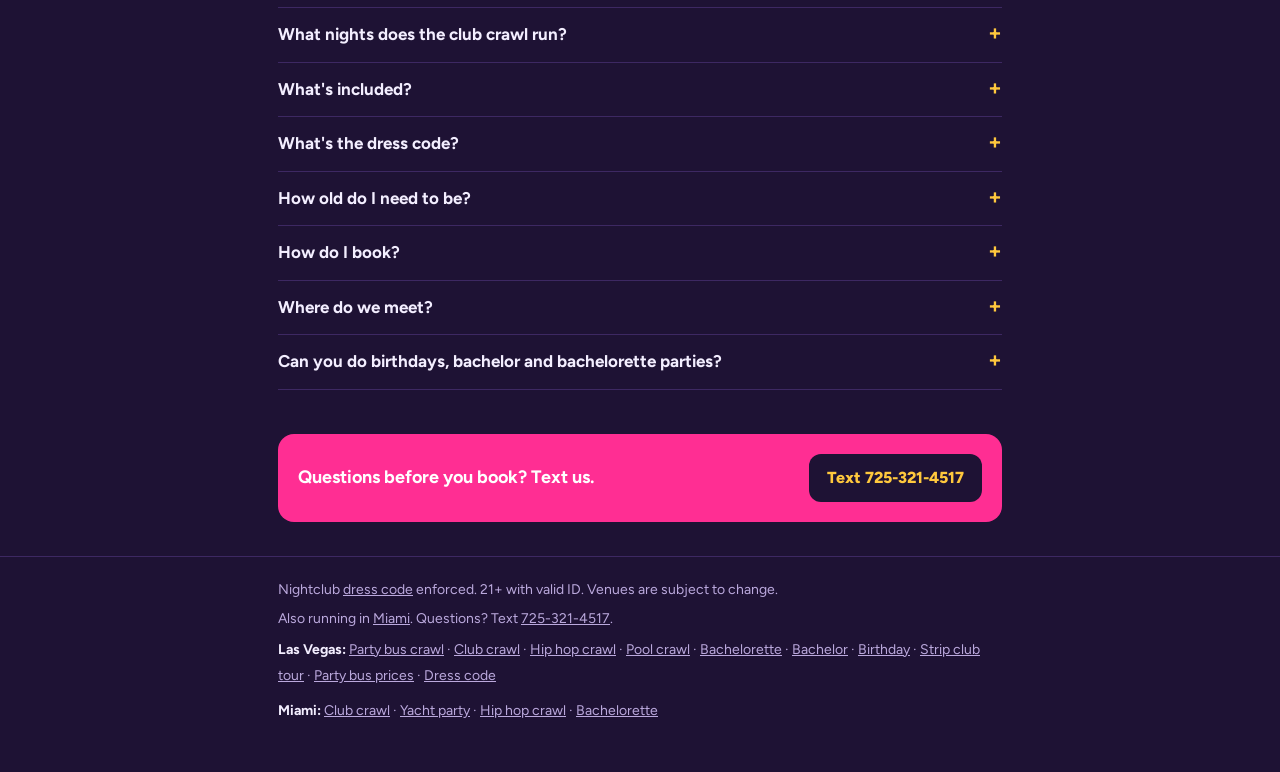
==== commit 3c31e100: "Smaller videos, "Pick your night" button, LVSC link - Bus clips re-encoded to 406x720: 7.5 MB -> 2.4" ====
--- a/index.html
+++ b/index.html
@@ -27,6 +27,9 @@
 <link rel="stylesheet" href="/assets/style.css">
 <script type="application/ld+json">{"@context": "https://schema.org", "@type": "TouristTrip", "name": "Las Vegas Party Bus Crawl", "description": "Las Vegas party bus crawl: two nightclubs, skip-the-line entry and free drinks on the party bus for $50, taxes and fees included. Thursday to Sunday.", "url": "https://lasvegaspartybuscrawl.com/", "touristType": "Nightlife", "provider": {"@type": "Organization", "name": "Supreme Club Tours", "url": "https://www.supremeclubtours.com", "telephone": "+1-725-321-4517"}, "offers": [{"@type": "Offer", "name": "Hip Hop Club Crawl", "price": "50", "priceCurrency": "USD", "url": "https://lasvegaspartybuscrawl.com/"}, {"@type": "Offer", "name": "Hip Hop Pool Crawl", "price": "50", "priceCurrency": "USD", "url": "https://lasvegaspartybuscrawl.com/"}, {"@type": "Offer", "name": "EDM Club Crawl", "price": "50", "priceCurrency": "USD", "url": "https://lasvegaspartybuscrawl.com/"}, {"@type": "Offer", "name": "EDM Pool Crawl", "price": "50", "priceCurrency": "USD", "url": "https://lasvegaspartybuscrawl.com/"}, {"@type": "Offer", "name": "Latin Club Crawl", "price": "50", "priceCurrency": "USD", "url": "https://lasvegaspartybuscrawl.com/"}, {"@type": "Offer", "name": "Strip Club Tour", "price": "50", "priceCurrency": "USD", "url": "https://lasvegaspartybuscrawl.com/"}]}</script>
 <script type="application/ld+json">{"@context": "https://schema.org", "@type": "FAQPage", "mainEntity": [{"@type": "Question", "name": "How much is the Las Vegas party bus crawl?", "acceptedAnswer": {"@type": "Answer", "text": "$50 per person, and that price already includes taxes and fees. There's no cover charge at the clubs on the route."}}, {"@type": "Question", "name": "What nights does the club crawl run?", "acceptedAnswer": {"@type": "Answer", "text": "The Hip Hop Club Crawl runs every Thursday through Sunday. The Hip Hop Pool Crawl runs Friday through Sunday. EDM, Latin and strip club tours run on select nights, and we confirm those dates by text."}}, {"@type": "Question", "name": "What's included?", "acceptedAnswer": {"@type": "Answer", "text": "A party bus ride with free drinks, skip-the-line entry into two nightclubs (or dayclubs on pool crawls), and no cover charges. You're welcome to bring your own bottle on the bus."}}, {"@type": "Question", "name": "What's the dress code?", "acceptedAnswer": {"@type": "Answer", "text": "Nightclub dress code for everyone. Guys: collared or button-up shirt, dark jeans or dress pants, and dress shoes or clean sneakers. Jordans are fine. No shorts, tank tops, jerseys or athletic wear. Ladies: going-out attire, with heels, dressy flats or strapped sandals. No flip flops. The clubs turn away anyone out of dress code."}}, {"@type": "Question", "name": "How old do I need to be?", "acceptedAnswer": {"@type": "Answer", "text": "Every guest must be 21 or older with a valid government-issued photo ID."}}, {"@type": "Question", "name": "How do I book?", "acceptedAnswer": {"@type": "Answer", "text": "Pick a night above, choose your crawl and fill out the form. Your phone opens a text with your reservation already typed out. Hit send, and we text back to confirm your spots and send check-in details."}}, {"@type": "Question", "name": "Where do we meet?", "acceptedAnswer": {"@type": "Answer", "text": "We text your check-in location and time when we confirm your booking. Transportation back to the check-in spot at the end of the night isn't included."}}, {"@type": "Question", "name": "Can you do birthdays, bachelor and bachelorette parties?", "acceptedAnswer": {"@type": "Answer", "text": "Yes. Most of our groups are celebrating something. Choose the occasion in the booking form and tell us how many ladies and guys are in your group."}}]}</script>
+<link rel="icon" href="/favicon.ico" sizes="any">
+<link rel="icon" type="image/png" sizes="48x48" href="/favicon-48.png">
+<link rel="apple-touch-icon" href="/apple-touch-icon.png">
 </head>
 <body data-city="vegas">
 <header>
@@ -43,6 +46,7 @@
   <section class="hero">
     <h1 id="heroTitle">Las Vegas Party Bus Crawl</h1>
     <p id="heroSub">Two nightclubs, skip-the-line entry and free drinks on the party bus, all for $50 a person with taxes and fees included. Pick your night below and text us to lock in your spots.</p>
+    <a class="hero-cta" href="#dates">Pick your night</a>
     <!--art--><figure class="hero-art"><img src="/assets/art/party-bus.svg" alt="Illustration of a party bus on the Las Vegas Strip at night" width="1200" height="520" decoding="async" fetchpriority="high"></figure><!--/art-->
   </section>
 
--- a/assets/style.css
+++ b/assets/style.css
@@ -27,6 +27,10 @@
 .hero{padding:34px 0 18px}
 .hero h1{font-family:var(--display);font-weight:400;font-size:clamp(34px,9vw,58px);line-height:.95;margin:0 0 14px;color:var(--gold);text-shadow:4px 4px 0 var(--hot)}
 .hero p{margin:0;max-width:52ch;color:#D9CDF2}
+.hero-cta{display:inline-block;margin-top:16px;background:var(--gold);color:var(--plum);font-weight:800;text-decoration:none;padding:12px 20px;border-radius:12px}
+.hero-cta:hover{background:#fff}
+.hero-cta:focus-visible{outline:3px solid var(--hot);outline-offset:2px}
+.dates{scroll-margin-top:84px}
 
 /* Date strip */
 .dates{display:flex;gap:8px;overflow-x:auto;padding:16px 0 18px;scrollbar-width:none;scroll-snap-type:x proximity}
